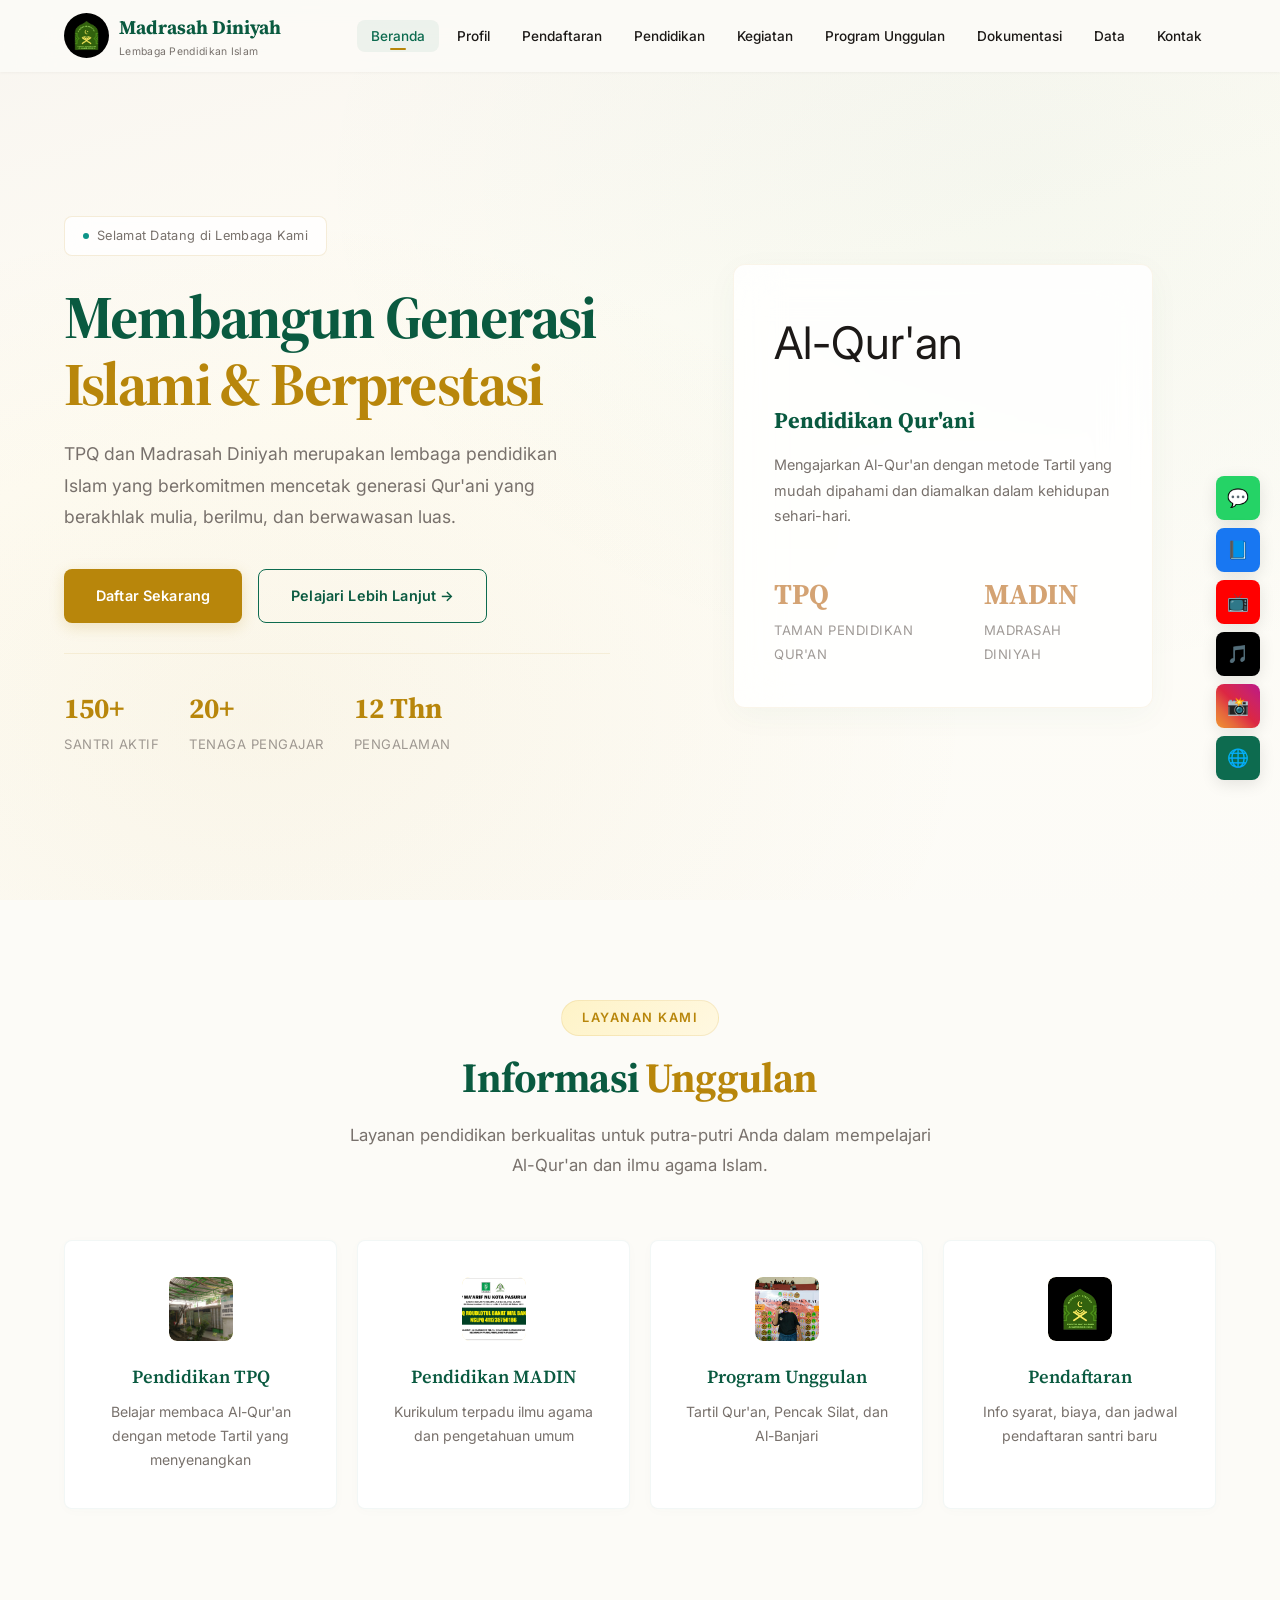
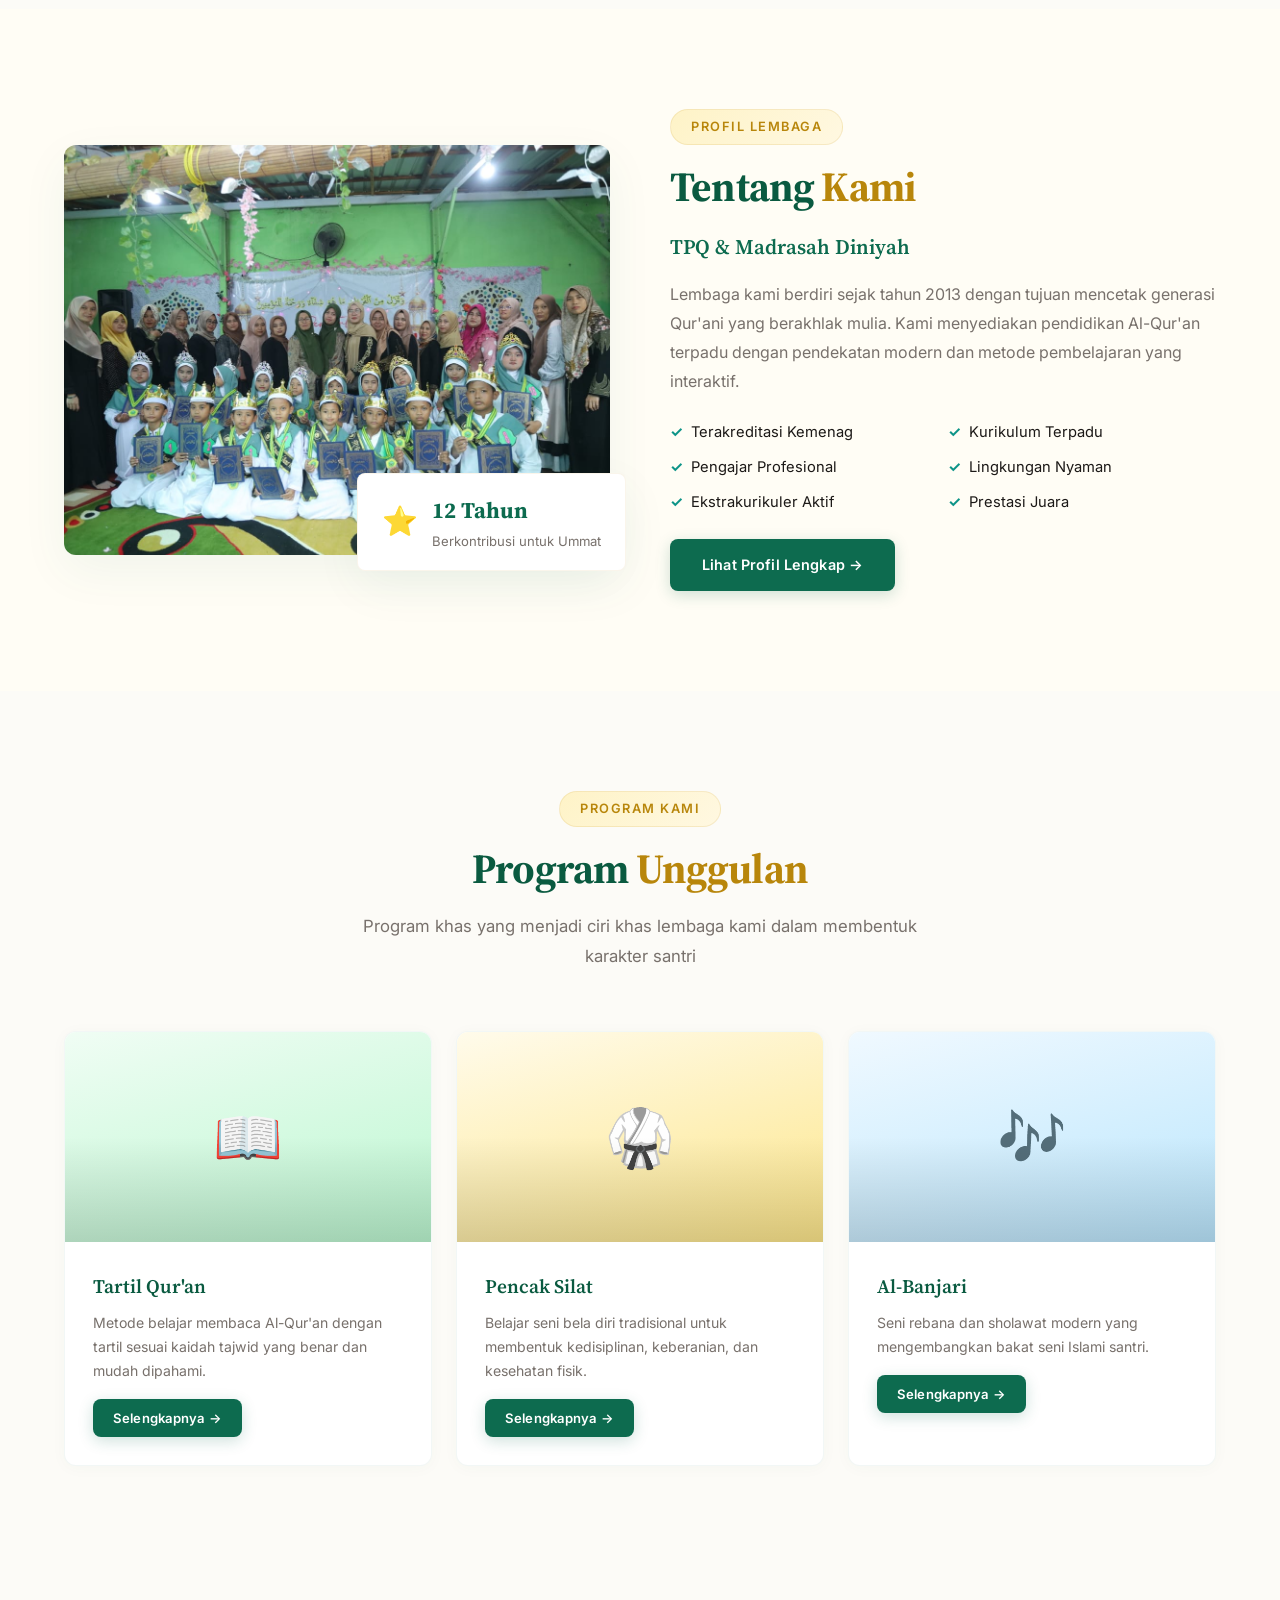
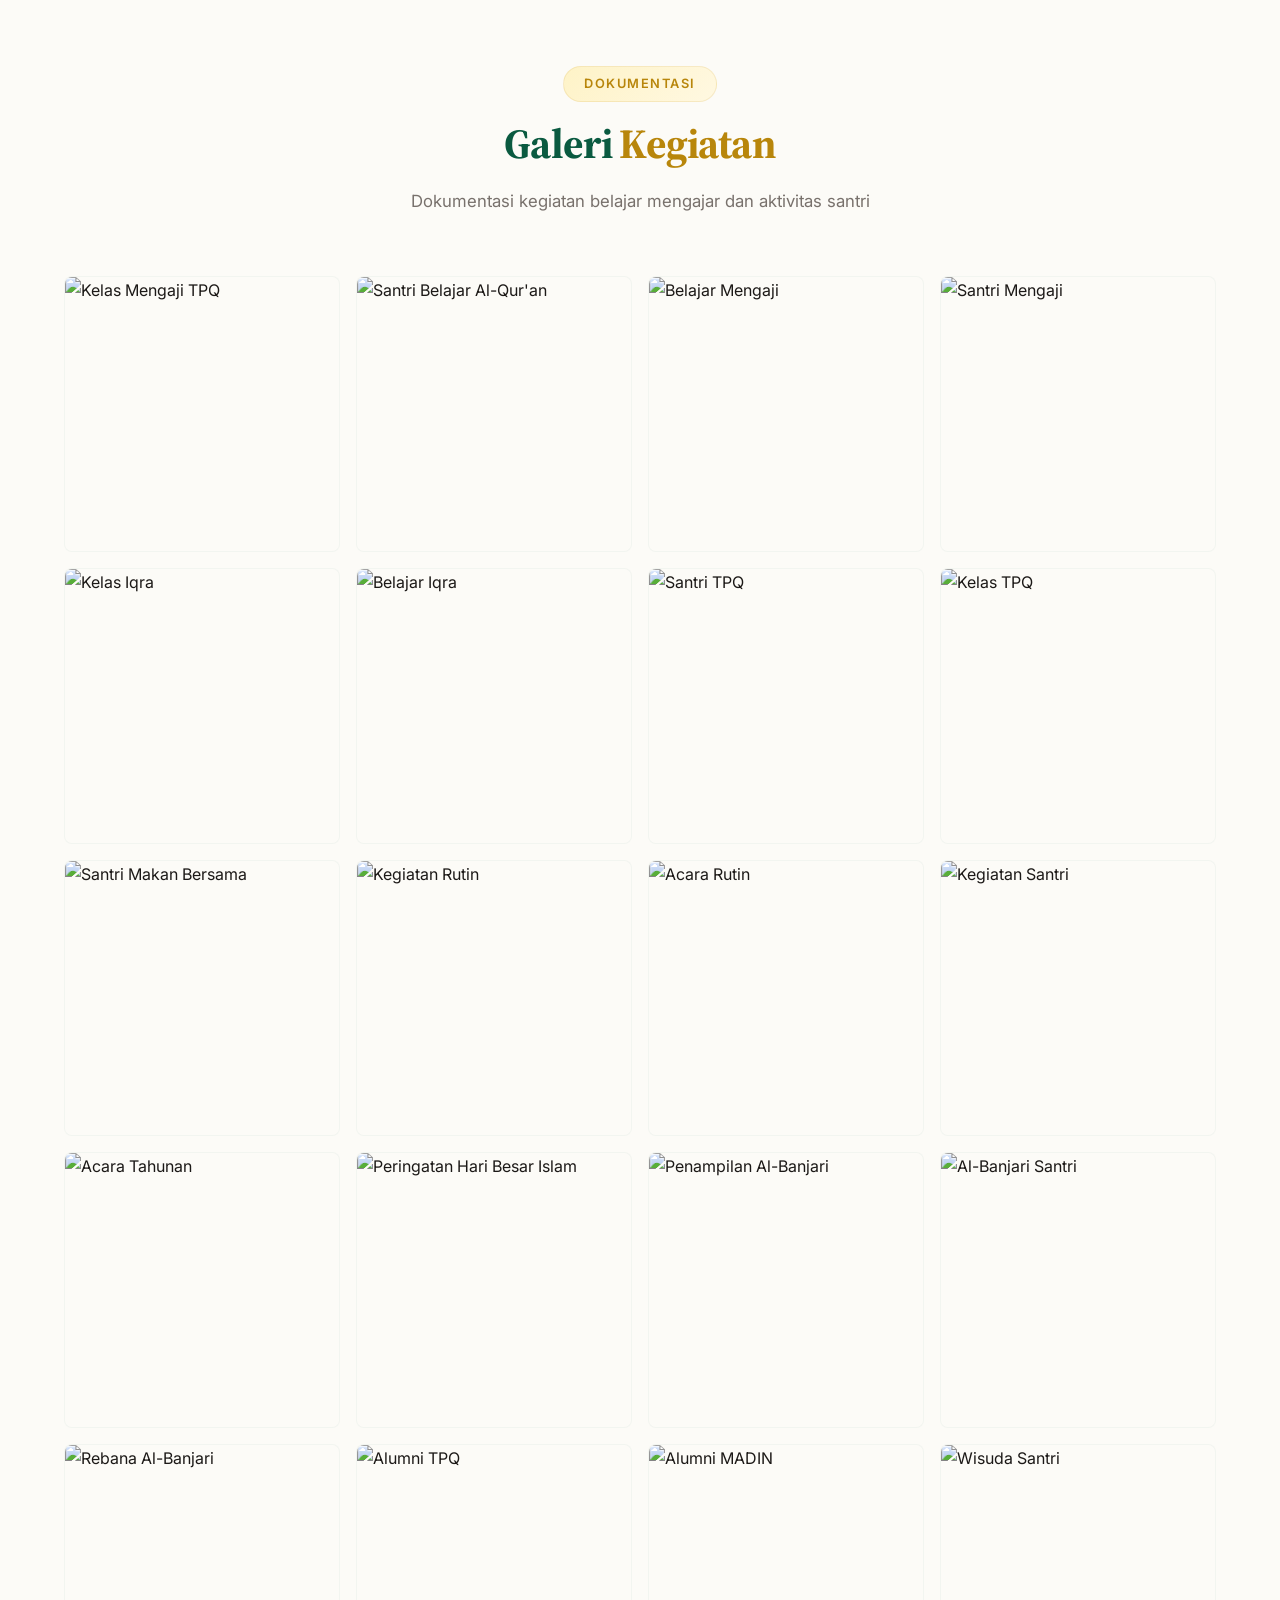
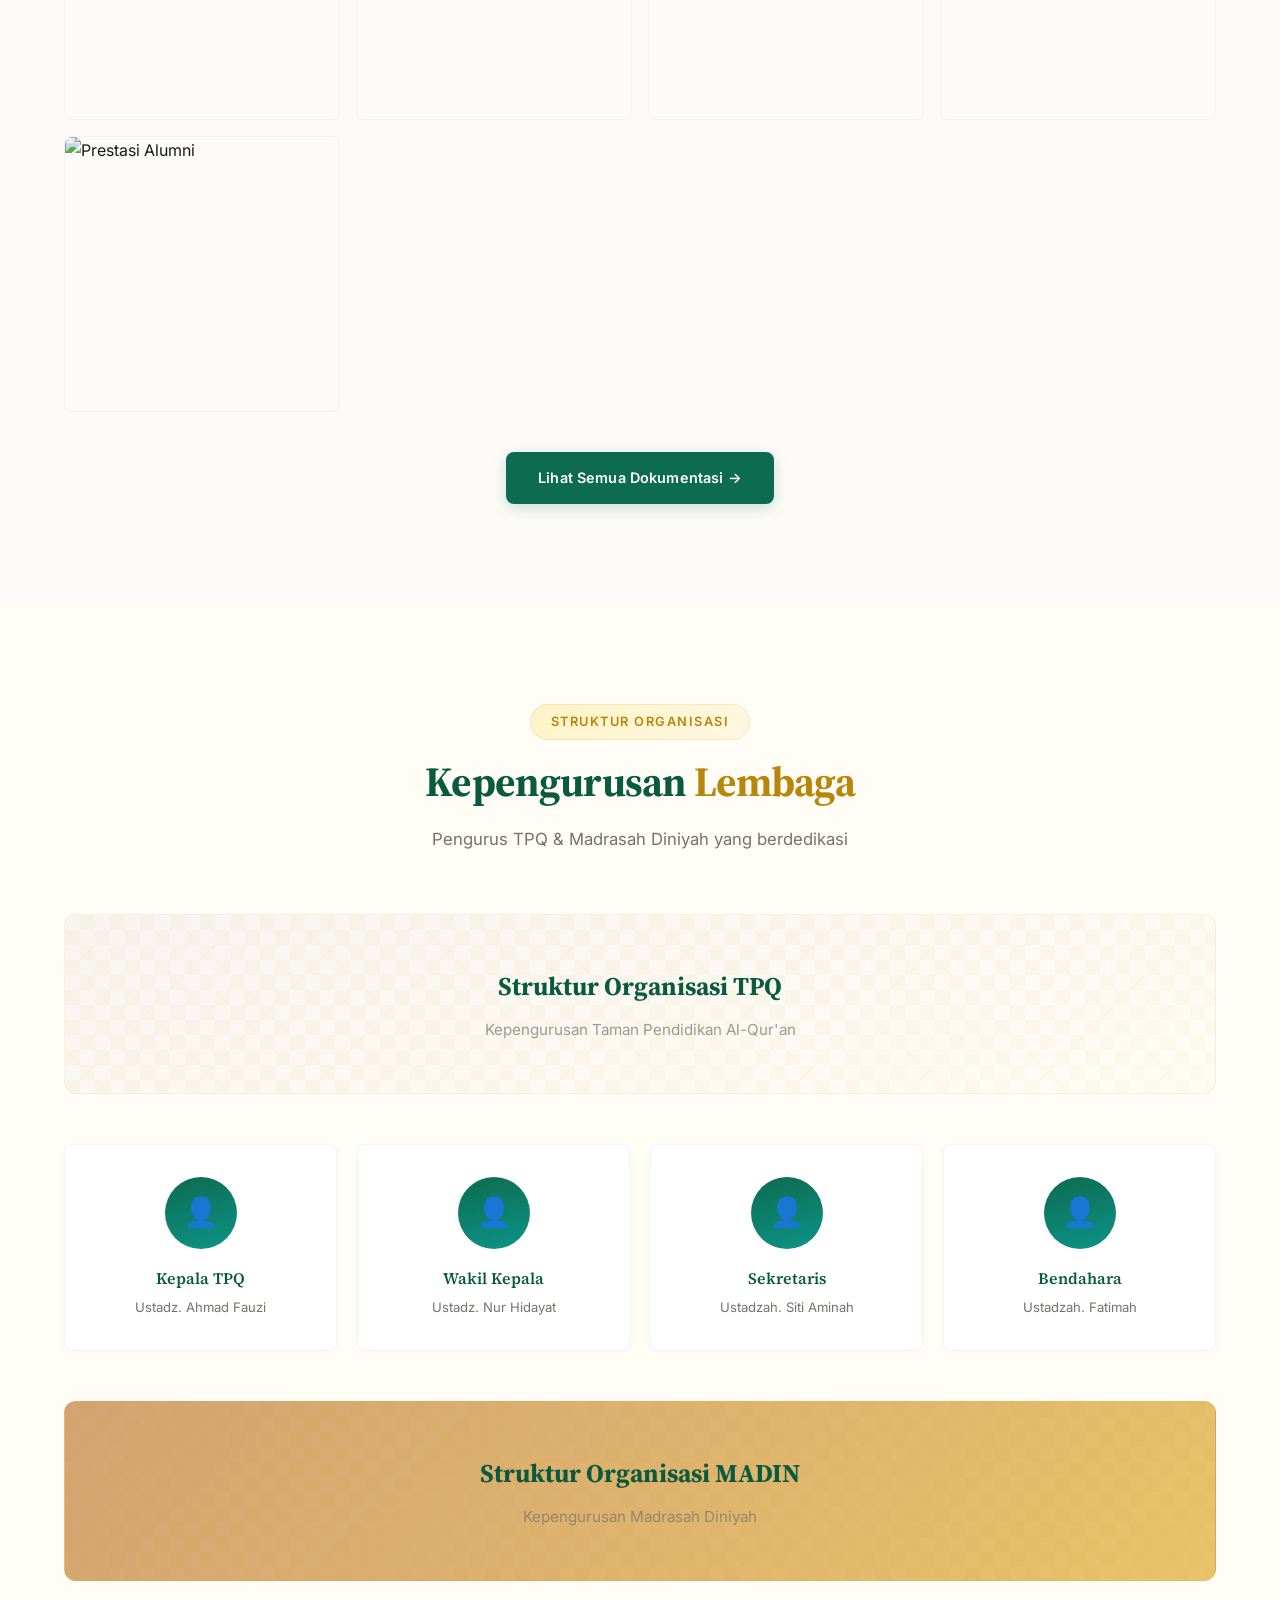
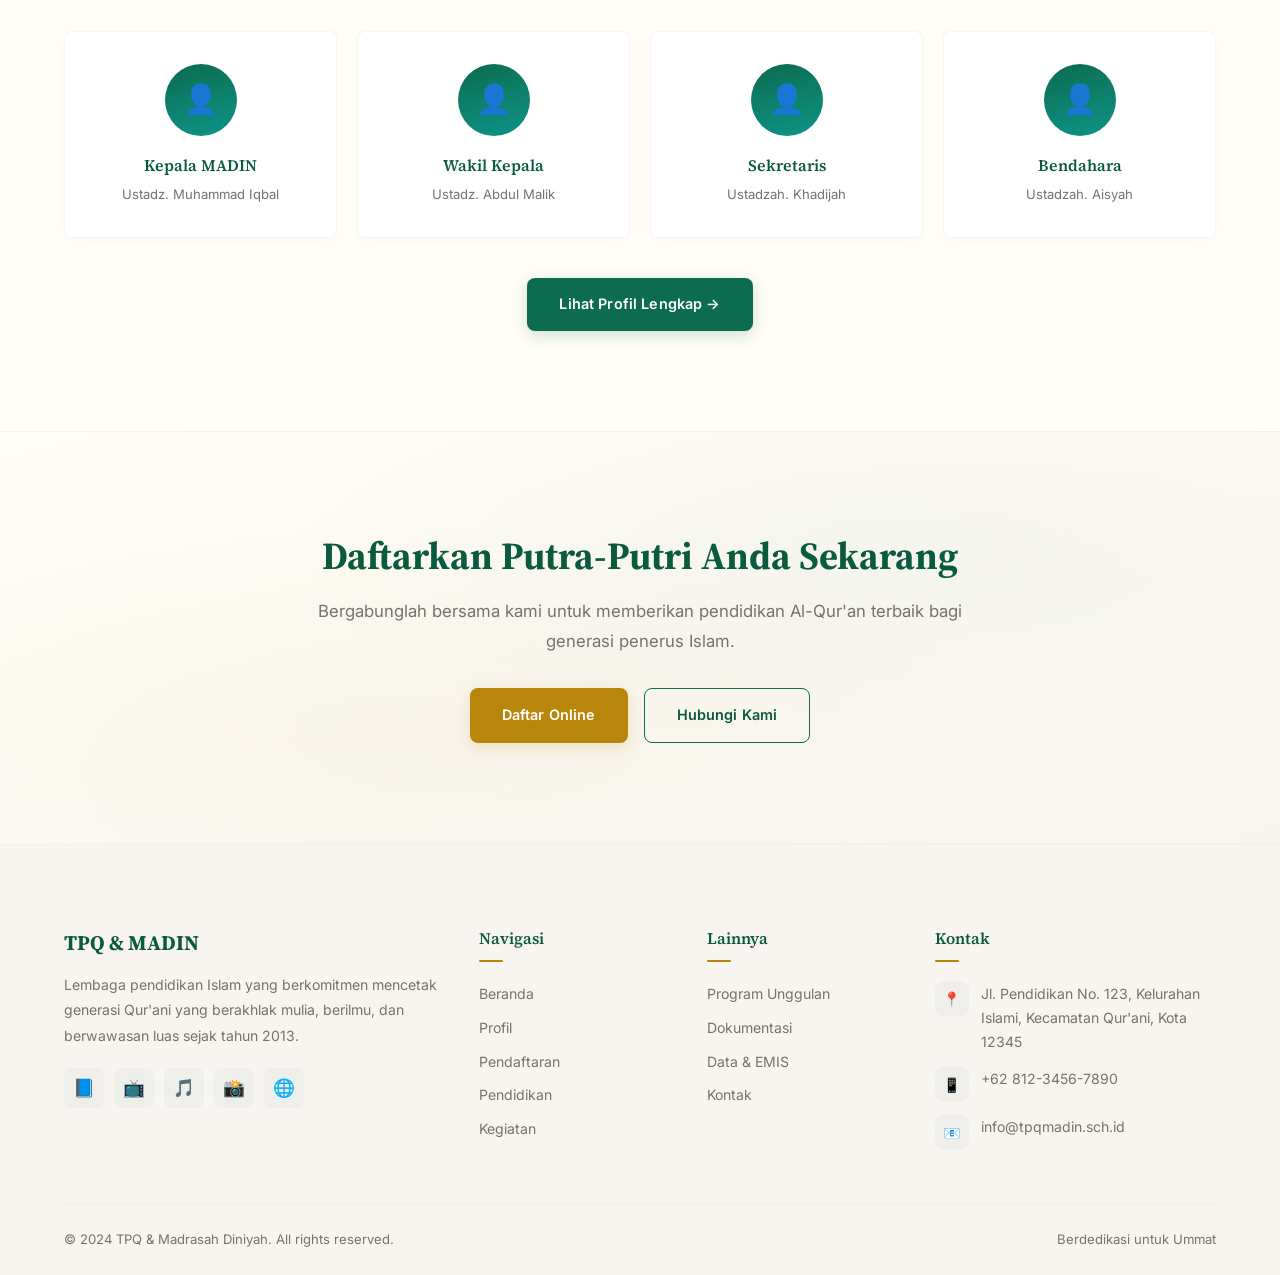
==== index.html @ 96b2945d "Initial commit" ====
<!DOCTYPE html>
<html lang="id">
<head>
  <meta charset="UTF-8">
  <meta name="viewport" content="width=device-width, initial-scale=1.0">
  <meta name="description" content="TPQ & Madrasah Diniyah - Lembaga Pendidikan Islam Terpadu">
  <title>TPQ & MADIN - Lembaga Pendidikan Islam</title>
  <link rel="preconnect" href="https://fonts.googleapis.com">
  <link rel="preconnect" href="https://fonts.gstatic.com" crossorigin>
  <link href="https://fonts.googleapis.com/css2?family=Amiri:wght@400;700&family=Poppins:wght@300;400;500;600;700;800&display=swap" rel="stylesheet">
  <link rel="stylesheet" href="css/style.css">
</head>
<body>

  <!-- ============ HEADER ============ -->
  <header class="header">
    <div class="container">
      <nav class="navbar">
        <a href="index.html" class="nav-brand">
          <img src="images/Logo_Madrasah3.webp" alt="Madrasah Diniyah Logo" style="width:45px; height:45px; border-radius:50%; object-fit:cover;">
          <div class="brand-text">
            Madrasah Diniyah
            <span>Lembaga Pendidikan Islam</span>
          </div>
        </a>
        <ul class="nav-menu">
          <li><a href="index.html" class="active">Beranda</a></li>
          <li><a href="profil.html">Profil</a></li>
          <li><a href="pendaftaran.html">Pendaftaran</a></li>
          <li><a href="pendidikan.html">Pendidikan</a></li>
          <li><a href="kegiatan.html">Kegiatan</a></li>
          <li><a href="program-unggulan.html">Program Unggulan</a></li>
          <li><a href="dokumentasi.html">Dokumentasi</a></li>
          <li><a href="data.html">Data</a></li>
          <li><a href="kontak.html">Kontak</a></li>
        </ul>
        <button class="nav-toggle" aria-label="Toggle navigation">
          <span></span>
          <span></span>
          <span></span>
        </button>
      </nav>
    </div>
  </header>

  <!-- ============ HERO SECTION ============ -->
  <section class="hero" id="beranda">
    <div class="hero-particles"></div>
    <div class="container">
      <div class="hero-content">
        <div class="hero-text">
          <div class="hero-badge">
            <span></span>
            Selamat Datang di Lembaga Kami
          </div>
          <h1 class="hero-title">
            Membangun Generasi<br>
            <span>Islami & Berprestasi</span>
          </h1>
          <p class="hero-desc">
            TPQ dan Madrasah Diniyah merupakan lembaga pendidikan Islam yang berkomitmen 
            mencetak generasi Qur'ani yang berakhlak mulia, berilmu, dan berwawasan luas.
          </p>
          <div class="hero-buttons">
            <a href="pendaftaran.html" class="btn btn-gold">
              Daftar Sekarang
            </a>
            <a href="profil.html" class="btn btn-outline-light">
              Pelajari Lebih Lanjut →
            </a>
          </div>
          <div class="hero-stats">
            <div class="hero-stat">
              <h4 class="counter" data-target="150" data-suffix="+">0+</h4>
              <p>Santri Aktif</p>
            </div>
            <div class="hero-stat">
              <h4 class="counter" data-target="20" data-suffix="+">0+</h4>
              <p>Tenaga Pengajar</p>
            </div>
            <div class="hero-stat">
              <h4 class="counter" data-target="12" data-suffix=" Thn">0 Thn</h4>
              <p>Pengalaman</p>
            </div>
          </div>
        </div>
        <div class="hero-visual">
          <div class="hero-card">
            <div class="hero-card-icon">Al-Qur'an</div>
            <h3>Pendidikan Qur'ani</h3>
            <p>Mengajarkan Al-Qur'an dengan metode Tartil yang mudah dipahami dan diamalkan dalam kehidupan sehari-hari.</p>
            <div class="hero-stats" style="border-top: 1px solid rgba(255,255,255,0.1); padding-top: 20px; margin-top: 20px;">
              <div class="hero-stat">
                <h4 style="color: #d4a373;">TPQ</h4>
                <p>Taman Pendidikan Qur'an</p>
              </div>
              <div class="hero-stat">
                <h4 style="color: #d4a373;">MADIN</h4>
                <p>Madrasah Diniyah</p>
              </div>
            </div>
          </div>
        </div>
      </div>
    </div>
  </section>

  <!-- ============ FEATURES / QUICK LINKS ============ -->
  <section class="features section-padding">
    <div class="container">
      <div class="section-header fade-up">
        <span class="section-tag">Layanan Kami</span>
        <h2 class="section-title">Informasi <span>Unggulan</span></h2>
        <p class="section-subtitle">Layanan pendidikan berkualitas untuk putra-putri Anda dalam mempelajari Al-Qur'an dan ilmu agama Islam.</p>
      </div>
      <div class="features-grid">
        <a href="pendidikan.html" class="feature-card fade-up">
          <div class="feature-icon" style="overflow:hidden; padding:0;">
            <img src="images/foto_Halaman_Madrasah.webp" alt="TPQ" style="width:100%; height:100%; object-fit:cover; border-radius:var(--radius);">
          </div>
          <h4>Pendidikan TPQ</h4>
          <p>Belajar membaca Al-Qur'an dengan metode Tartil yang menyenangkan</p>
        </a>
        <a href="pendidikan.html" class="feature-card fade-up">
          <div class="feature-icon" style="overflow:hidden; padding:0;">
            <img src="images/Logo_Yayasan.webp" alt="MADIN" style="width:100%; height:100%; object-fit:cover; border-radius:var(--radius);">
          </div>
          <h4>Pendidikan MADIN</h4>
          <p>Kurikulum terpadu ilmu agama dan pengetahuan umum</p>
        </a>
        <a href="program-unggulan.html" class="feature-card fade-up">
          <div class="feature-icon" style="overflow:hidden; padding:0;">
            <img src="images/Pencak_Silat.webp" alt="Program Unggulan" style="width:100%; height:100%; object-fit:cover; border-radius:var(--radius);">
          </div>
          <h4>Program Unggulan</h4>
          <p>Tartil Qur'an, Pencak Silat, dan Al-Banjari</p>
        </a>
        <a href="pendaftaran.html" class="feature-card fade-up">
          <div class="feature-icon" style="overflow:hidden; padding:0;">
            <img src="images/Logo_Madrasah3.webp" alt="Pendaftaran" style="width:100%; height:100%; object-fit:cover; border-radius:var(--radius);">
          </div>
          <h4>Pendaftaran</h4>
          <p>Info syarat, biaya, dan jadwal pendaftaran santri baru</p>
        </a>
      </div>
    </div>
  </section>

  <!-- ============ ABOUT / PROFILE PREVIEW ============ -->
  <section class="about section-padding">
    <div class="container">
      <div class="about-grid">
        <div class="about-image-wrapper fade-up">
          <div class="about-image-main" style="background-image: url('images/Alumni2.webp'); background-size: cover; background-position: center; background-repeat: no-repeat;">
          </div>
          <div class="about-image-badge">
            <div class="badge-icon">⭐</div>
            <div class="badge-text">
              <h5>12 Tahun</h5>
              <p>Berkontribusi untuk Ummat</p>
            </div>
          </div>
        </div>
        <div class="about-text fade-up">
          <span class="section-tag">Profil Lembaga</span>
          <h2 class="section-title">Tentang <span>Kami</span></h2>
          <h3>TPQ & Madrasah Diniyah</h3>
          <p>
            Lembaga kami berdiri sejak tahun 2013 dengan tujuan mencetak generasi Qur'ani 
            yang berakhlak mulia. Kami menyediakan pendidikan Al-Qur'an terpadu dengan 
            pendekatan modern dan metode pembelajaran yang interaktif.
          </p>
          <ul class="about-list">
            <li><span>✓</span> Terakreditasi Kemenag</li>
            <li><span>✓</span> Kurikulum Terpadu</li>
            <li><span>✓</span> Pengajar Profesional</li>
            <li><span>✓</span> Lingkungan Nyaman</li>
            <li><span>✓</span> Ekstrakurikuler Aktif</li>
            <li><span>✓</span> Prestasi Juara</li>
          </ul>
          <a href="profil.html" class="btn btn-primary">Lihat Profil Lengkap →</a>
        </div>
      </div>
    </div>
  </section>

  <!-- ============ PROGRAMS SECTION ============ -->
  <section class="programs section-padding">
    <div class="container">
      <div class="section-header fade-up">
        <span class="section-tag">Program Kami</span>
        <h2 class="section-title">Program <span>Unggulan</span></h2>
        <p class="section-subtitle">Program khas yang menjadi ciri khas lembaga kami dalam membentuk karakter santri</p>
      </div>
      <div class="programs-grid">
        <div class="program-card fade-up">
          <div class="program-card-image">📖</div>
          <div class="program-card-body">
            <h4>Tartil Qur'an</h4>
            <p>Metode belajar membaca Al-Qur'an dengan tartil sesuai kaidah tajwid yang benar dan mudah dipahami.</p>
            <a href="program-unggulan.html" class="btn btn-primary btn-sm">Selengkapnya →</a>
          </div>
        </div>
        <div class="program-card fade-up">
          <div class="program-card-image">🥋</div>
          <div class="program-card-body">
            <h4>Pencak Silat</h4>
            <p>Belajar seni bela diri tradisional untuk membentuk kedisiplinan, keberanian, dan kesehatan fisik.</p>
            <a href="program-unggulan.html" class="btn btn-primary btn-sm">Selengkapnya →</a>
          </div>
        </div>
        <div class="program-card fade-up">
          <div class="program-card-image">🎶</div>
          <div class="program-card-body">
            <h4>Al-Banjari</h4>
            <p>Seni rebana dan sholawat modern yang mengembangkan bakat seni Islami santri.</p>
            <a href="program-unggulan.html" class="btn btn-primary btn-sm">Selengkapnya →</a>
          </div>
        </div>
      </div>
    </div>
  </section>

  <!-- ============ GALLERY PREVIEW ============ -->
  <section class="gallery section-padding">
    <div class="container">
      <div class="section-header fade-up">
        <span class="section-tag">Dokumentasi</span>
        <h2 class="section-title">Galeri <span>Kegiatan</span></h2>
        <p class="section-subtitle">Dokumentasi kegiatan belajar mengajar dan aktivitas santri</p>
      </div>
      <div class="gallery-grid">
        <div class="gallery-item fade-up">
          <img src="images/kegiatan/Anak_Ngaji3.webp" alt="Kelas Mengaji TPQ" loading="lazy">
          <span class="gallery-caption">Kelas Mengaji TPQ</span>
        </div>
        <div class="gallery-item fade-up">
          <img src="images/kegiatan/Anak_Ngaji4.webp" alt="Santri Belajar Al-Qur'an" loading="lazy">
          <span class="gallery-caption">Santri Belajar Al-Qur'an</span>
        </div>
        <div class="gallery-item fade-up">
          <img src="images/kegiatan/Anak_Ngaji5.webp" alt="Belajar Mengaji" loading="lazy">
          <span class="gallery-caption">Belajar Mengaji</span>
        </div>
        <div class="gallery-item fade-up">
          <img src="images/kegiatan/Anak_Ngaji6.webp" alt="Santri Mengaji" loading="lazy">
          <span class="gallery-caption">Santri Mengaji</span>
        </div>
        <div class="gallery-item fade-up">
          <img src="images/kegiatan/Anak_ngaji1.webp" alt="Kelas Iqra" loading="lazy">
          <span class="gallery-caption">Kelas Iqra</span>
        </div>
        <div class="gallery-item fade-up">
          <img src="images/kegiatan/Anak_Ngaji2.webp" alt="Belajar Iqra" loading="lazy">
          <span class="gallery-caption">Belajar Iqra</span>
        </div>
        <div class="gallery-item fade-up">
          <img src="images/kegiatan/Anak_Ngaji7.webp" alt="Santri TPQ" loading="lazy">
          <span class="gallery-caption">Santri TPQ</span>
        </div>
        <div class="gallery-item fade-up">
          <img src="images/kegiatan/Anak_Ngaji8.webp" alt="Kelas TPQ" loading="lazy">
          <span class="gallery-caption">Kelas TPQ</span>
        </div>
        <div class="gallery-item fade-up">
          <img src="images/kegiatan/Anak_makan.webp" alt="Santri Makan Bersama" loading="lazy">
          <span class="gallery-caption">Santri Makan Bersama</span>
        </div>
        <div class="gallery-item fade-up">
          <img src="images/kegiatan/Acara_Rutinan.webp" alt="Kegiatan Rutin" loading="lazy">
          <span class="gallery-caption">Kegiatan Rutin</span>
        </div>
        <div class="gallery-item fade-up">
          <img src="images/kegiatan/Acara_Rutin2.webp" alt="Acara Rutin" loading="lazy">
          <span class="gallery-caption">Acara Rutin</span>
        </div>
        <div class="gallery-item fade-up">
          <img src="images/kegiatan/Acara_Rutin4.webp" alt="Kegiatan Santri" loading="lazy">
          <span class="gallery-caption">Kegiatan Santri</span>
        </div>
        <div class="gallery-item fade-up">
          <img src="images/kegiatan/Acara_Rutinan3.jpeg" alt="Acara Tahunan" loading="lazy">
          <span class="gallery-caption">Acara Tahunan</span>
        </div>
        <div class="gallery-item fade-up">
          <img src="images/kegiatan/Acara_Rutinan5.webp" alt="Peringatan Hari Besar Islam" loading="lazy">
          <span class="gallery-caption">Peringatan Hari Besar Islam</span>
        </div>
        <div class="gallery-item fade-up">
          <img src="images/kegiatan/Al-banjari1.webp" alt="Penampilan Al-Banjari" loading="lazy">
          <span class="gallery-caption">Penampilan Al-Banjari</span>
        </div>
        <div class="gallery-item fade-up">
          <img src="images/kegiatan/Al-banjari2.webp" alt="Al-Banjari Santri" loading="lazy">
          <span class="gallery-caption">Al-Banjari Santri</span>
        </div>
        <div class="gallery-item fade-up">
          <img src="images/kegiatan/Al-banjari3.webp" alt="Rebana Al-Banjari" loading="lazy">
          <span class="gallery-caption">Rebana Al-Banjari</span>
        </div>
        <div class="gallery-item fade-up">
          <img src="images/kegiatan/Alumni1.webp" alt="Alumni TPQ" loading="lazy">
          <span class="gallery-caption">Alumni TPQ</span>
        </div>
        <div class="gallery-item fade-up">
          <img src="images/kegiatan/Alumni2.webp" alt="Alumni MADIN" loading="lazy">
          <span class="gallery-caption">Alumni MADIN</span>
        </div>
        <div class="gallery-item fade-up">
          <img src="images/kegiatan/Alumni3.webp" alt="Wisuda Santri" loading="lazy">
          <span class="gallery-caption">Wisuda Santri</span>
        </div>
        <div class="gallery-item fade-up">
          <img src="images/kegiatan/Alumni4.webp" alt="Prestasi Alumni" loading="lazy">
          <span class="gallery-caption">Prestasi Alumni</span>
        </div>
      </div>
      <div style="text-align:center; margin-top:40px;" class="fade-up">
        <a href="dokumentasi.html" class="btn btn-primary">Lihat Semua Dokumentasi →</a>
      </div>
    </div>
  </section>

  <!-- ============ ORGANIZATION PREVIEW ============ -->
  <section class="organization section-padding">
    <div class="container">
      <div class="section-header fade-up">
        <span class="section-tag">Struktur Organisasi</span>
        <h2 class="section-title">Kepengurusan <span>Lembaga</span></h2>
        <p class="section-subtitle">Pengurus TPQ & Madrasah Diniyah yang berdedikasi</p>
      </div>

      <div class="org-header-card fade-up">
        <h3>Struktur Organisasi TPQ</h3>
        <p>Kepengurusan Taman Pendidikan Al-Qur'an</p>
      </div>
      <div class="org-grid fade-up">
        <div class="org-member">
          <div class="org-member-avatar">👤</div>
          <h5>Kepala TPQ</h5>
          <p>Ustadz. Ahmad Fauzi</p>
        </div>
        <div class="org-member">
          <div class="org-member-avatar">👤</div>
          <h5>Wakil Kepala</h5>
          <p>Ustadz. Nur Hidayat</p>
        </div>
        <div class="org-member">
          <div class="org-member-avatar">👤</div>
          <h5>Sekretaris</h5>
          <p>Ustadzah. Siti Aminah</p>
        </div>
        <div class="org-member">
          <div class="org-member-avatar">👤</div>
          <h5>Bendahara</h5>
          <p>Ustadzah. Fatimah</p>
        </div>
      </div>

      <div class="org-header-card fade-up" style="margin-top:50px; background: linear-gradient(135deg, #d4a373, #e9c46a);">
        <h3>Struktur Organisasi MADIN</h3>
        <p>Kepengurusan Madrasah Diniyah</p>
      </div>
      <div class="org-grid fade-up">
        <div class="org-member">
          <div class="org-member-avatar">👤</div>
          <h5>Kepala MADIN</h5>
          <p>Ustadz. Muhammad Iqbal</p>
        </div>
        <div class="org-member">
          <div class="org-member-avatar">👤</div>
          <h5>Wakil Kepala</h5>
          <p>Ustadz. Abdul Malik</p>
        </div>
        <div class="org-member">
          <div class="org-member-avatar">👤</div>
          <h5>Sekretaris</h5>
          <p>Ustadzah. Khadijah</p>
        </div>
        <div class="org-member">
          <div class="org-member-avatar">👤</div>
          <h5>Bendahara</h5>
          <p>Ustadzah. Aisyah</p>
        </div>
      </div>
      <div style="text-align:center; margin-top:40px;" class="fade-up">
        <a href="profil.html" class="btn btn-primary">Lihat Profil Lengkap →</a>
      </div>
    </div>
  </section>

  <!-- ============ CTA SECTION ============ -->
  <section class="cta-section section-padding">
    <div class="container">
      <div class="cta-content fade-up">
        <h2>Daftarkan Putra-Putri Anda Sekarang</h2>
        <p>Bergabunglah bersama kami untuk memberikan pendidikan Al-Qur'an terbaik bagi generasi penerus Islam.</p>
        <div class="cta-buttons">
          <a href="pendaftaran.html" class="btn btn-gold">Daftar Online</a>
          <a href="kontak.html" class="btn btn-outline-light">Hubungi Kami</a>
        </div>
      </div>
    </div>
  </section>

  <!-- ============ FOOTER ============ -->
  <footer class="footer">
    <div class="container">
      <div class="footer-grid">
        <div class="footer-brand fade-up">
          <h3>TPQ &amp; MADIN</h3>
          <p>Lembaga pendidikan Islam yang berkomitmen mencetak generasi Qur'ani yang berakhlak mulia, berilmu, dan berwawasan luas sejak tahun 2013.</p>
          <div class="footer-social">
            <a href="#" aria-label="Facebook">📘</a>
            <a href="#" aria-label="YouTube">📺</a>
            <a href="#" aria-label="TikTok">🎵</a>
            <a href="#" aria-label="Instagram">📸</a>
            <a href="#" aria-label="Website">🌐</a>
          </div>
        </div>
        <div class="fade-up">
          <h4>Navigasi</h4>
          <ul class="footer-links">
            <li><a href="index.html">Beranda</a></li>
            <li><a href="profil.html">Profil</a></li>
            <li><a href="pendaftaran.html">Pendaftaran</a></li>
            <li><a href="pendidikan.html">Pendidikan</a></li>
            <li><a href="kegiatan.html">Kegiatan</a></li>
          </ul>
        </div>
        <div class="fade-up">
          <h4>Lainnya</h4>
          <ul class="footer-links">
            <li><a href="program-unggulan.html">Program Unggulan</a></li>
            <li><a href="dokumentasi.html">Dokumentasi</a></li>
            <li><a href="data.html">Data & EMIS</a></li>
            <li><a href="kontak.html">Kontak</a></li>
          </ul>
        </div>
        <div class="fade-up">
          <h4>Kontak</h4>
          <ul class="footer-contact">
            <li>
              <span class="contact-icon">📍</span>
              <span>Jl. Pendidikan No. 123, Kelurahan Islami, Kecamatan Qur'ani, Kota 12345</span>
            </li>
            <li>
              <span class="contact-icon">📱</span>
              <span>+62 812-3456-7890</span>
            </li>
            <li>
              <span class="contact-icon">📧</span>
              <span>info@tpqmadin.sch.id</span>
            </li>
          </ul>
        </div>
      </div>
      <div class="footer-bottom">
        <p>&copy; 2024 TPQ & Madrasah Diniyah. All rights reserved.</p>
        <p>Berdedikasi untuk Ummat</p>
      </div>
    </div>
  </footer>

  <!-- ============ FLOATING SOCIAL MEDIA ============ -->
  <div class="floating-sosmed">
    <a href="https://wa.me/6281234567890" class="sosmed-wa" target="_blank" rel="noopener" title="WhatsApp">
      💬
      <span class="sosmed-label">WhatsApp</span>
    </a>
    <a href="#" class="sosmed-fb" target="_blank" rel="noopener" title="Facebook">
      📘
      <span class="sosmed-label">Facebook</span>
    </a>
    <a href="#" class="sosmed-yt" target="_blank" rel="noopener" title="YouTube">
      📺
      <span class="sosmed-label">YouTube</span>
    </a>
    <a href="#" class="sosmed-tt" target="_blank" rel="noopener" title="TikTok">
      🎵
      <span class="sosmed-label">TikTok</span>
    </a>
    <a href="#" class="sosmed-ig" target="_blank" rel="noopener" title="Instagram">
      📸
      <span class="sosmed-label">Instagram</span>
    </a>
    <a href="#" class="sosmed-web" target="_blank" rel="noopener" title="Website">
      🌐
      <span class="sosmed-label">Website</span>
    </a>
  </div>

  <script src="js/main.js"></script>
</body>
</html>
---- css/style.css ----
/* ============================================
   MADRASAH DINIYAH - Noor & Wisdom: Bright Islamic Modern
   Design System - Dominan Terang & Nuansa Islami
   ============================================ */

/* === Font Import === */
@import url('https://fonts.googleapis.com/css2?family=Inter:wght@300;400;500;600;700;800&family=Source+Serif+4:opsz,wght@8..60,300;8..60,400;8..60,500;8..60,600;8..60,700;8..60,800&display=swap');

/* === CSS Variables - Bright Islamic Palette === */
:root {
  /* Core Colors - Soft & Bright Islamic Nuance */
  --primary: #0d6b4f;
  --primary-dark: #0a5a40;
  --primary-light: #14a06e;
  --secondary: #b8860b;
  --secondary-light: #e6b422;
  --accent: #0d9488;
  --accent-light: #99f6e4;
  --gold: #b8860b;
  --gold-light: #fef3c7;

  /* Surface - Warm & Bright */
  --bg-light: #FCFBF7;
  --bg-warm: #F8F5F0;
  --bg-cream: #FFFDF5;
  --bg-container: #ffffff;
  --bg-dark: #0a5a40;

  /* Text */
  --text-dark: #1c1917;
  --text-light: #fafaf9;
  --text-muted: #78716c;
  --white: #ffffff;

  /* Shadows - Soft & Light */
  --shadow: 0 2px 16px rgba(13, 107, 79, 0.05);
  --shadow-hover: 0 8px 32px rgba(13, 107, 79, 0.08);
  --shadow-lg: 0 16px 48px rgba(13, 107, 79, 0.06);

  /* Roundness */
  --radius: 8px;
  --radius-sm: 6px;
  --radius-lg: 12px;

  /* Transitions */
  --transition: all 0.3s cubic-bezier(0.4, 0, 0.2, 1);

  /* Typography */
  --font-heading: 'Source Serif 4', Georgia, 'Times New Roman', serif;
  --font-body: 'Inter', -apple-system, BlinkMacSystemFont, 'Segoe UI', sans-serif;
  --font-arabic: 'Amiri', 'Traditional Arabic', serif;
}

/* === Islamic Geometric Pattern === */
.islamic-pattern {
  position: absolute;
  inset: 0;
  pointer-events: none;
  overflow: hidden;
  z-index: 0;
}

.islamic-pattern::before {
  content: '';
  position: absolute;
  width: 200%;
  height: 200%;
  top: -50%;
  left: -50%;
  background-image:
    linear-gradient(45deg, rgba(184, 134, 11, 0.04) 25%, transparent 25%),
    linear-gradient(-45deg, rgba(184, 134, 11, 0.04) 25%, transparent 25%),
    linear-gradient(45deg, transparent 75%, rgba(184, 134, 11, 0.04) 75%),
    linear-gradient(-45deg, transparent 75%, rgba(184, 134, 11, 0.04) 75%);
  background-size: 40px 40px;
  background-position: 0 0, 0 20px, 20px -20px, -20px 0px;
}

.islamic-pattern-2::before {
  background-image:
    radial-gradient(circle at 50% 50%, rgba(13, 107, 79, 0.03) 1px, transparent 1px),
    radial-gradient(circle at 50% 50%, rgba(184, 134, 11, 0.03) 2px, transparent 2px);
  background-size: 30px 30px, 60px 60px;
}

/* === Reset & Base === */
*, *::before, *::after {
  margin: 0;
  padding: 0;
  box-sizing: border-box;
}

html {
  scroll-behavior: smooth;
  scroll-padding-top: 80px;
}

body {
  font-family: var(--font-body);
  background: var(--bg-light);
  color: var(--text-dark);
  line-height: 1.7;
  overflow-x: hidden;
}

a {
  text-decoration: none;
  color: inherit;
  transition: var(--transition);
}

ul { list-style: none; }

img {
  max-width: 100%;
  height: auto;
  display: block;
}

.container {
  width: 100%;
  max-width: 1200px;
  margin: 0 auto;
  padding: 0 24px;
}

.section-padding {
  padding: 100px 0;
}

/* === Section Header === */
.section-header {
  text-align: center;
  margin-bottom: 60px;
  position: relative;
}

.section-tag {
  display: inline-block;
  background: linear-gradient(135deg, var(--gold-light), #fff8e1);
  color: var(--secondary);
  padding: 6px 20px;
  border-radius: 50px;
  font-size: 0.8rem;
  font-weight: 600;
  text-transform: uppercase;
  letter-spacing: 1.5px;
  margin-bottom: 16px;
  border: 1px solid rgba(184, 134, 11, 0.12);
}

.section-title {
  font-family: var(--font-heading);
  font-size: 2.6rem;
  font-weight: 700;
  color: var(--primary-dark);
  margin-bottom: 16px;
  line-height: 1.25;
  letter-spacing: -0.02em;
}

.section-title span {
  color: var(--secondary);
}

.section-subtitle {
  font-size: 1.05rem;
  color: var(--text-muted);
  max-width: 600px;
  margin: 0 auto;
  line-height: 1.8;
  font-weight: 400;
}

/* === Islamic Ornament Divider === */
.islamic-divider {
  display: flex;
  align-items: center;
  justify-content: center;
  gap: 12px;
  margin: 30px 0;
}

.islamic-divider::before,
.islamic-divider::after {
  content: '';
  height: 1px;
  width: 60px;
  background: linear-gradient(90deg, transparent, var(--secondary), transparent);
}

.islamic-divider span {
  display: inline-block;
  width: 8px;
  height: 8px;
  background: var(--secondary);
  transform: rotate(45deg);
  opacity: 0.5;
}

/* === Buttons === */
.btn {
  display: inline-flex;
  align-items: center;
  gap: 8px;
  padding: 14px 32px;
  border-radius: var(--radius);
  font-family: var(--font-body);
  font-weight: 600;
  font-size: 0.9rem;
  cursor: pointer;
  transition: var(--transition);
  border: none;
  text-decoration: none;
  letter-spacing: 0.01em;
}

.btn-primary {
  background: var(--primary);
  color: var(--white);
  box-shadow: 0 4px 15px rgba(13, 107, 79, 0.2);
}

.btn-primary:hover {
  background: var(--primary-dark);
  transform: translateY(-2px);
  box-shadow: 0 8px 25px rgba(13, 107, 79, 0.3);
}

.btn-secondary {
  background: var(--white);
  color: var(--primary);
  border: 1.5px solid var(--primary);
}

.btn-secondary:hover {
  background: var(--primary);
  color: var(--white);
  transform: translateY(-2px);
}

.btn-gold {
  background: var(--secondary);
  color: var(--white);
  box-shadow: 0 4px 15px rgba(184, 134, 11, 0.2);
}

.btn-gold:hover {
  background: #8b6914;
  transform: translateY(-2px);
  box-shadow: 0 8px 25px rgba(184, 134, 11, 0.3);
}

.btn-outline-light {
  background: transparent;
  color: var(--primary-dark);
  border: 1.5px solid var(--primary);
}

.btn-outline-light:hover {
  background: var(--primary);
  color: var(--white);
  border-color: var(--primary);
}

.btn-sm {
  padding: 10px 22px;
  font-size: 0.82rem;
}

/* ============================================
   HEADER / NAVBAR
   ============================================ */
.header {
  position: fixed;
  top: 0;
  left: 0;
  width: 100%;
  z-index: 1000;
  background: rgba(252, 251, 247, 0.85);
  backdrop-filter: blur(24px);
  -webkit-backdrop-filter: blur(24px);
  box-shadow: 0 1px 3px rgba(0,0,0,0.04);
  transition: var(--transition);
}

.header.scrolled {
  background: rgba(252, 251, 247, 0.95);
  box-shadow: 0 4px 30px rgba(13, 107, 79, 0.04);
}

.navbar {
  display: flex;
  align-items: center;
  justify-content: space-between;
  height: 72px;
}

.nav-brand {
  display: flex;
  align-items: center;
  gap: 10px;
  font-family: var(--font-heading);
  font-weight: 700;
  font-size: 1.2rem;
  color: var(--primary-dark);
}

.nav-brand img[alt="TPQ & MADIN Logo"] {
  width: 45px;
  height: 45px;
  border-radius: 50%;
  object-fit: cover;
}

.nav-brand .brand-text span {
  display: block;
  font-size: 0.65rem;
  font-weight: 400;
  font-family: var(--font-body);
  color: var(--text-muted);
  letter-spacing: 0.3px;
}

.nav-menu {
  display: flex;
  align-items: center;
  gap: 4px;
}

.nav-menu a {
  padding: 8px 14px;
  border-radius: var(--radius);
  font-size: 0.85rem;
  font-weight: 500;
  color: var(--text-dark);
  transition: var(--transition);
  position: relative;
}

.nav-menu a:hover,
.nav-menu a.active {
  background: rgba(13, 107, 79, 0.06);
  color: var(--primary);
}

.nav-menu a.active::after {
  content: '';
  position: absolute;
  bottom: 2px;
  left: 50%;
  transform: translateX(-50%);
  width: 16px;
  height: 2px;
  background: var(--secondary);
  border-radius: 10px;
}

.nav-toggle {
  display: none;
  flex-direction: column;
  gap: 5px;
  cursor: pointer;
  padding: 4px;
  background: none;
  border: none;
}

.nav-toggle span {
  display: block;
  width: 26px;
  height: 2px;
  background: var(--text-dark);
  border-radius: 10px;
  transition: var(--transition);
}

.nav-toggle.active span:nth-child(1) {
  transform: rotate(45deg) translate(5px, 5px);
}

.nav-toggle.active span:nth-child(2) {
  opacity: 0;
}

.nav-toggle.active span:nth-child(3) {
  transform: rotate(-45deg) translate(5px, -5px);
}

/* ============================================
   HERO SECTION - Bright & Airy
   ============================================ */
.hero {
  position: relative;
  min-height: 100vh;
  display: flex;
  align-items: center;
  background: linear-gradient(165deg, #F8F5F0 0%, #FFFDF5 40%, #FCFBF7 100%);
  overflow: hidden;
  padding-top: 72px;
}

.hero::before {
  content: '';
  position: absolute;
  top: 0;
  left: 0;
  width: 100%;
  height: 100%;
  background:
    radial-gradient(ellipse at 20% 80%, rgba(184, 134, 11, 0.06) 0%, transparent 50%),
    radial-gradient(ellipse at 80% 20%, rgba(13, 107, 79, 0.04) 0%, transparent 50%);
  z-index: 1;
}

.hero-particles {
  position: absolute;
  top: 0;
  left: 0;
  width: 100%;
  height: 100%;
  overflow: hidden;
  z-index: 1;
}

.particle {
  position: absolute;
  width: 4px;
  height: 4px;
  background: rgba(184, 134, 11, 0.12);
  border-radius: 50%;
  animation: float-particle 18s infinite;
}

@keyframes float-particle {
  0%, 100% { transform: translateY(0) translateX(0); opacity: 0; }
  10% { opacity: 1; }
  90% { opacity: 1; }
  100% { transform: translateY(-100vh) translateX(100px); opacity: 0; }
}

.hero .container {
  position: relative;
  z-index: 2;
  width: 100%;
}

.hero-content {
  display: grid;
  grid-template-columns: 1fr 1fr;
  gap: 60px;
  align-items: center;
}

.hero-text {
  color: var(--text-dark);
}

.hero-badge {
  display: inline-flex;
  align-items: center;
  gap: 8px;
  background: rgba(255,255,255,0.8);
  backdrop-filter: blur(12px);
  border: 1px solid rgba(184, 134, 11, 0.15);
  padding: 8px 18px;
  border-radius: var(--radius);
  font-size: 0.8rem;
  margin-bottom: 28px;
  font-family: var(--font-body);
  letter-spacing: 0.3px;
  color: var(--text-muted);
}

.hero-badge span {
  width: 6px;
  height: 6px;
  background: var(--accent);
  border-radius: 50%;
  animation: pulse-dot 2s infinite;
}

@keyframes pulse-dot {
  0%, 100% { opacity: 1; transform: scale(1); }
  50% { opacity: 0.5; transform: scale(0.8); }
}

.hero-title {
  font-family: var(--font-heading);
  font-size: 3.8rem;
  font-weight: 700;
  line-height: 1.1;
  margin-bottom: 20px;
  letter-spacing: -0.03em;
  color: var(--primary-dark);
}

.hero-title span {
  color: var(--secondary);
  display: block;
}

.hero-desc {
  font-size: 1.1rem;
  color: var(--text-muted);
  line-height: 1.8;
  margin-bottom: 36px;
  max-width: 520px;
  font-weight: 400;
}

.hero-buttons {
  display: flex;
  gap: 16px;
  flex-wrap: wrap;
}

.hero-visual {
  position: relative;
  display: flex;
  justify-content: center;
  align-items: center;
}

.hero-card {
  background: rgba(255,255,255,0.85);
  backdrop-filter: blur(24px);
  border: 1px solid rgba(184, 134, 11, 0.08);
  border-radius: var(--radius-lg);
  padding: 40px;
  width: 100%;
  max-width: 420px;
  animation: float-card 6s ease-in-out infinite;
  box-shadow: 0 8px 32px rgba(13, 107, 79, 0.04);
}

@keyframes float-card {
  0%, 100% { transform: translateY(0); }
  50% { transform: translateY(-16px); }
}

.hero-card-icon {
  font-size: 2.8rem;
  margin-bottom: 20px;
}

.hero-card h3 {
  font-family: var(--font-heading);
  font-size: 1.4rem;
  margin-bottom: 12px;
  color: var(--primary-dark);
}

.hero-card p {
  color: var(--text-muted);
  font-size: 0.9rem;
  line-height: 1.8;
}

.hero-stats {
  display: flex;
  gap: 30px;
  margin-top: 30px;
  padding-top: 30px;
  border-top: 1px solid rgba(184, 134, 11, 0.1);
}

.hero-stat h4 {
  font-size: 1.8rem;
  font-weight: 700;
  color: var(--secondary);
  font-family: var(--font-heading);
}

.hero-stat p {
  font-size: 0.82rem;
  color: var(--text-muted);
  opacity: 0.7;
  text-transform: uppercase;
  letter-spacing: 0.5px;
}

/* ============================================
   QUICK LINKS / FEATURES
   ============================================ */
.features {
  background: var(--bg-light);
  position: relative;
}

.features-grid {
  display: grid;
  grid-template-columns: repeat(4, 1fr);
  gap: 20px;
}

.feature-card {
  background: var(--bg-container);
  border-radius: var(--radius);
  padding: 36px 28px;
  text-align: center;
  transition: var(--transition);
  border: 1px solid rgba(13, 107, 79, 0.05);
  box-shadow: 0 2px 12px rgba(13, 107, 79, 0.02);
}

.feature-card:hover {
  transform: translateY(-6px);
  box-shadow: var(--shadow-hover);
  border-color: rgba(184, 134, 11, 0.12);
}

.feature-icon {
  width: 64px;
  height: 64px;
  margin: 0 auto 20px;
  background: linear-gradient(135deg, var(--gold-light), #fff8e1);
  border-radius: var(--radius);
  display: flex;
  align-items: center;
  justify-content: center;
  font-size: 1.8rem;
  transition: var(--transition);
}

.feature-card:hover .feature-icon {
  background: var(--primary);
  transform: scale(1.05);
}

.feature-card h4 {
  font-family: var(--font-heading);
  font-size: 1.15rem;
  font-weight: 600;
  margin-bottom: 8px;
  color: var(--primary-dark);
}

.feature-card p {
  font-size: 0.88rem;
  color: var(--text-muted);
  line-height: 1.7;
}

/* ============================================
   ABOUT / PROFILE PREVIEW
   ============================================ */
.about {
  background: var(--bg-cream);
  position: relative;
}

.about-grid {
  display: grid;
  grid-template-columns: 1fr 1fr;
  gap: 60px;
  align-items: center;
}

.about-image-wrapper {
  position: relative;
}

.about-image-main {
  border-radius: var(--radius-lg);
  overflow: hidden;
  box-shadow: var(--shadow-lg);
  aspect-ratio: 4/3;
  background: var(--bg-light);
  display: flex;
  align-items: center;
  justify-content: center;
  font-size: 6rem;
}

.about-image-badge {
  position: absolute;
  bottom: -16px;
  right: -16px;
  background: var(--bg-container);
  border-radius: var(--radius);
  padding: 18px 24px;
  box-shadow: var(--shadow-lg);
  display: flex;
  align-items: center;
  gap: 14px;
  border: 1px solid rgba(184, 134, 11, 0.08);
}

.about-image-badge .badge-icon {
  font-size: 1.8rem;
}

.about-image-badge .badge-text h5 {
  font-family: var(--font-heading);
  font-size: 1.4rem;
  font-weight: 700;
  color: var(--primary);
}

.about-image-badge .badge-text p {
  font-size: 0.82rem;
  color: var(--text-muted);
}

.about-text .section-title {
  text-align: left;
}

.about-text h3 {
  font-family: var(--font-heading);
  font-size: 1.3rem;
  font-weight: 600;
  margin-bottom: 16px;
  color: var(--primary);
}

.about-text p {
  color: var(--text-muted);
  margin-bottom: 20px;
  font-size: 1rem;
  line-height: 1.8;
}

.about-list {
  display: grid;
  grid-template-columns: 1fr 1fr;
  gap: 10px;
  margin: 24px 0;
}

.about-list li {
  display: flex;
  align-items: center;
  gap: 8px;
  font-size: 0.92rem;
  color: var(--text-dark);
}

.about-list li span {
  color: var(--accent);
  font-weight: 700;
}

/* ============================================
   PROGRAMS SECTION
   ============================================ */
.programs {
  background: var(--bg-light);
  position: relative;
}

.programs-grid {
  display: grid;
  grid-template-columns: repeat(3, 1fr);
  gap: 24px;
}

.program-card {
  border-radius: var(--radius-lg);
  overflow: hidden;
  background: var(--bg-container);
  box-shadow: 0 2px 16px rgba(13, 107, 79, 0.03);
  transition: var(--transition);
  border: 1px solid rgba(13, 107, 79, 0.05);
}

.program-card:hover {
  transform: translateY(-6px);
  box-shadow: var(--shadow-hover);
  border-color: rgba(184, 134, 11, 0.08);
}

.program-card-image {
  height: 210px;
  display: flex;
  align-items: center;
  justify-content: center;
  font-size: 3.5rem;
  position: relative;
  overflow: hidden;
}

.program-card-image::after {
  content: '';
  position: absolute;
  bottom: 0;
  left: 0;
  right: 0;
  height: 50%;
  background: linear-gradient(to top, rgba(0,0,0,0.15), transparent);
}

.program-card:nth-child(1) .program-card-image { background: linear-gradient(165deg, #f0fdf4, #bbf7d0); }
.program-card:nth-child(2) .program-card-image { background: linear-gradient(165deg, #fffbeb, #fde68a); }
.program-card:nth-child(3) .program-card-image { background: linear-gradient(165deg, #f0f9ff, #bae6fd); }

.program-card-body {
  padding: 28px;
}

.program-card-body h4 {
  font-family: var(--font-heading);
  font-size: 1.2rem;
  font-weight: 600;
  margin-bottom: 8px;
  color: var(--primary-dark);
}

.program-card-body p {
  font-size: 0.88rem;
  color: var(--text-muted);
  line-height: 1.7;
  margin-bottom: 16px;
}

.program-card-body .btn {
  padding: 8px 20px;
  font-size: 0.82rem;
}

/* ============================================
   GALLERY / DOCUMENTATION PREVIEW
   ============================================ */
.gallery {
  background: var(--bg-light);
  position: relative;
}

.gallery-grid {
  display: grid;
  grid-template-columns: repeat(4, 1fr);
  gap: 16px;
}

.gallery-item {
  border-radius: var(--radius);
  overflow: hidden;
  aspect-ratio: 1;
  cursor: pointer;
  transition: var(--transition);
  position: relative;
  border: 1px solid rgba(13, 107, 79, 0.04);
  background: var(--bg-light);
}

.gallery-item img {
  width: 100%;
  height: 100%;
  object-fit: cover;
  display: block;
  transition: var(--transition);
}

.gallery-item:hover img {
  transform: scale(1.08);
}

.gallery-item::after {
  content: '';
  position: absolute;
  inset: 0;
  background: linear-gradient(to top, rgba(13, 107, 79, 0.4), transparent 50%);
  opacity: 0;
  transition: var(--transition);
  pointer-events: none;
}

.gallery-item:hover::after {
  opacity: 1;
}

.gallery-item:hover {
  box-shadow: var(--shadow);
}

.gallery-caption {
  position: absolute;
  bottom: 0;
  left: 0;
  right: 0;
  padding: 12px 14px;
  color: var(--white);
  font-size: 0.82rem;
  font-weight: 600;
  z-index: 1;
  opacity: 0;
  transform: translateY(8px);
  transition: var(--transition);
  pointer-events: none;
}

.gallery-item:hover .gallery-caption {
  opacity: 1;
  transform: translateY(0);
}

/* ============================================
   ORGANIZATION STRUCTURE
   ============================================ */
.organization {
  background: var(--bg-cream);
  position: relative;
}

.org-header-card {
  text-align: center;
  margin-bottom: 50px;
  background: linear-gradient(165deg, var(--bg-warm), var(--bg-cream));
  color: var(--text-dark);
  padding: 50px 40px;
  border-radius: var(--radius-lg);
  position: relative;
  overflow: hidden;
  border: 1px solid rgba(184, 134, 11, 0.08);
}

.org-header-card::before {
  content: '';
  position: absolute;
  top: 0;
  left: 0;
  width: 100%;
  height: 100%;
  background-image:
    linear-gradient(45deg, rgba(184, 134, 11, 0.03) 25%, transparent 25%),
    linear-gradient(-45deg, rgba(184, 134, 11, 0.03) 25%, transparent 25%),
    linear-gradient(45deg, transparent 75%, rgba(184, 134, 11, 0.03) 75%),
    linear-gradient(-45deg, transparent 75%, rgba(184, 134, 11, 0.03) 75%);
  background-size: 30px 30px;
  background-position: 0 0, 0 15px, 15px -15px, -15px 0px;
}

.org-header-card h3 {
  font-family: var(--font-heading);
  font-size: 1.6rem;
  margin-bottom: 8px;
  position: relative;
  color: var(--primary-dark);
}

.org-header-card p {
  opacity: 0.7;
  position: relative;
  font-size: 0.95rem;
  color: var(--text-muted);
}

.org-grid {
  display: grid;
  grid-template-columns: repeat(4, 1fr);
  gap: 20px;
}

.org-member {
  text-align: center;
  padding: 32px 20px;
  border-radius: var(--radius);
  background: var(--bg-container);
  transition: var(--transition);
  border: 1px solid rgba(13, 107, 79, 0.05);
  box-shadow: 0 2px 12px rgba(13, 107, 79, 0.02);
}

.org-member:hover {
  transform: translateY(-4px);
  box-shadow: var(--shadow);
  border-color: rgba(184, 134, 11, 0.08);
}

.org-member-avatar {
  width: 72px;
  height: 72px;
  margin: 0 auto 16px;
  border-radius: 50%;
  background: linear-gradient(165deg, var(--primary), var(--accent));
  display: flex;
  align-items: center;
  justify-content: center;
  font-size: 1.8rem;
  color: var(--white);
}

.org-member h5 {
  font-family: var(--font-heading);
  font-size: 1rem;
  font-weight: 600;
  margin-bottom: 4px;
  color: var(--primary-dark);
}

.org-member p {
  font-size: 0.82rem;
  color: var(--text-muted);
}

/* ============================================
   CTA SECTION - Bright & Warm
   ============================================ */
.cta-section {
  background: linear-gradient(165deg, var(--bg-cream), #F8F5F0);
  position: relative;
  overflow: hidden;
  border-top: 1px solid rgba(184, 134, 11, 0.06);
  border-bottom: 1px solid rgba(184, 134, 11, 0.06);
}

.cta-section::before {
  content: '';
  position: absolute;
  top: 0;
  left: 0;
  right: 0;
  bottom: 0;
  background:
    radial-gradient(ellipse at 30% 70%, rgba(184, 134, 11, 0.04) 0%, transparent 50%),
    radial-gradient(ellipse at 70% 30%, rgba(13, 107, 79, 0.03) 0%, transparent 50%);
}

.cta-content {
  position: relative;
  text-align: center;
  max-width: 680px;
  margin: 0 auto;
}

.cta-content h2 {
  font-family: var(--font-heading);
  font-size: 2.4rem;
  font-weight: 700;
  color: var(--primary-dark);
  margin-bottom: 16px;
  line-height: 1.25;
}

.cta-content p {
  color: var(--text-muted);
  font-size: 1.05rem;
  margin-bottom: 32px;
  line-height: 1.8;
}

.cta-buttons {
  display: flex;
  justify-content: center;
  gap: 16px;
  flex-wrap: wrap;
}

/* ============================================
   FOOTER - Light & Clean
   ============================================ */
.footer {
  background: var(--bg-warm);
  color: var(--text-muted);
  padding: 80px 0 0;
  border-top: 1px solid rgba(184, 134, 11, 0.06);
}

.footer-grid {
  display: grid;
  grid-template-columns: 2fr 1fr 1fr 1.5fr;
  gap: 40px;
  margin-bottom: 40px;
}

.footer-brand h3 {
  font-family: var(--font-heading);
  color: var(--primary-dark);
  font-size: 1.3rem;
  margin-bottom: 12px;
  display: flex;
  align-items: center;
  gap: 10px;
}

.footer-brand p {
  font-size: 0.88rem;
  line-height: 1.8;
  margin-bottom: 20px;
  color: var(--text-muted);
}

.footer-social {
  display: flex;
  gap: 10px;
}

.footer-social a {
  width: 40px;
  height: 40px;
  border-radius: var(--radius);
  background: rgba(13, 107, 79, 0.04);
  display: flex;
  align-items: center;
  justify-content: center;
  font-size: 1.1rem;
  transition: var(--transition);
  color: var(--text-muted);
}

.footer-social a:hover {
  background: var(--secondary);
  color: var(--white);
  transform: translateY(-2px);
}

.footer h4 {
  font-family: var(--font-heading);
  color: var(--primary-dark);
  font-size: 1rem;
  font-weight: 600;
  margin-bottom: 20px;
  position: relative;
  padding-bottom: 10px;
}

.footer h4::after {
  content: '';
  position: absolute;
  bottom: 0;
  left: 0;
  width: 24px;
  height: 2px;
  background: var(--secondary);
  border-radius: 10px;
}

.footer-links li {
  margin-bottom: 10px;
}

.footer-links a {
  color: var(--text-muted);
  font-size: 0.88rem;
  transition: var(--transition);
  display: flex;
  align-items: center;
  gap: 8px;
}

.footer-links a:hover {
  color: var(--primary);
  padding-left: 4px;
}

.footer-contact li {
  display: flex;
  gap: 12px;
  margin-bottom: 14px;
  font-size: 0.88rem;
}

.footer-contact .contact-icon {
  width: 34px;
  height: 34px;
  flex-shrink: 0;
  border-radius: var(--radius);
  background: rgba(13, 107, 79, 0.04);
  display: flex;
  align-items: center;
  justify-content: center;
  color: var(--secondary);
}

.footer-bottom {
  border-top: 1px solid rgba(184, 134, 11, 0.06);
  padding: 24px 0;
  display: flex;
  align-items: center;
  justify-content: space-between;
  font-size: 0.82rem;
  color: var(--text-muted);
}

.footer-bottom a {
  color: var(--secondary);
}

/* ============================================
   FLOATING SOCIAL MEDIA
   ============================================ */
.floating-sosmed {
  position: fixed;
  right: 20px;
  bottom: 120px;
  z-index: 999;
  display: flex;
  flex-direction: column;
  gap: 8px;
}

.floating-sosmed a {
  width: 44px;
  height: 44px;
  border-radius: var(--radius);
  display: flex;
  align-items: center;
  justify-content: center;
  font-size: 1.1rem;
  color: var(--white);
  box-shadow: 0 4px 16px rgba(0,0,0,0.1);
  transition: var(--transition);
  position: relative;
}

.floating-sosmed a:hover {
  transform: scale(1.1);
  box-shadow: 0 8px 24px rgba(0,0,0,0.15);
}

.floating-sosmed .sosmed-wa { background: #25D366; }
.floating-sosmed .sosmed-fb { background: #1877F2; }
.floating-sosmed .sosmed-yt { background: #FF0000; }
.floating-sosmed .sosmed-tt { background: #000000; }
.floating-sosmed .sosmed-ig { background: linear-gradient(45deg, #f09433, #e6683c, #dc2743, #cc2366, #bc1888); }
.floating-sosmed .sosmed-web { background: var(--primary); }

.floating-sosmed .sosmed-label {
  position: absolute;
  right: calc(100% + 10px);
  background: var(--bg-container);
  color: var(--text-dark);
  padding: 4px 10px;
  border-radius: var(--radius-sm);
  font-size: 0.78rem;
  font-weight: 500;
  white-space: nowrap;
  box-shadow: var(--shadow);
  opacity: 0;
  pointer-events: none;
  transition: var(--transition);
}

.floating-sosmed a:hover .sosmed-label {
  opacity: 1;
}

/* ============================================
   LIGHTBOX
   ============================================ */
.lightbox {
  position: fixed;
  top: 0; left: 0;
  width: 100%; height: 100%;
  z-index: 9999;
  display: flex;
  align-items: center;
  justify-content: center;
  opacity: 0;
  transition: opacity 0.3s ease;
}
.lightbox.active {
  opacity: 1;
}
.lightbox-overlay {
  position: absolute;
  inset: 0;
  background: rgba(252, 251, 247, 0.95);
  backdrop-filter: blur(16px);
}
.lightbox-content {
  position: relative;
  text-align: center;
  padding: 40px;
  z-index: 1;
  transform: scale(0.9);
  transition: transform 0.3s ease;
}
.lightbox.active .lightbox-content {
  transform: scale(1);
}
.lightbox-icon {
  font-size: 4rem;
  margin-bottom: 20px;
}
.lightbox-caption {
  color: var(--text-dark);
  font-size: 1.2rem;
  font-weight: 500;
}
.lightbox-close {
  position: fixed;
  top: 20px;
  right: 30px;
  background: none;
  border: none;
  color: var(--text-dark);
  font-size: 2.5rem;
  cursor: pointer;
  z-index: 2;
  transition: transform 0.3s ease;
}
.lightbox-close:hover {
  transform: rotate(90deg);
}

/* ============================================
   ANIMATIONS
   ============================================ */
.fade-up {
  opacity: 0;
  transform: translateY(30px);
  transition: opacity 0.6s ease, transform 0.6s ease;
}

.fade-up.visible {
  opacity: 1;
  transform: translateY(0);
}

/* ============================================
   RESPONSIVE
   ============================================ */
@media (max-width: 1024px) {
  .hero-content {
    grid-template-columns: 1fr;
    gap: 40px;
    text-align: center;
  }

  .hero-title {
    font-size: 3rem;
  }

  .hero-desc {
    margin: 0 auto 36px;
  }

  .hero-buttons {
    justify-content: center;
  }

  .hero-visual {
    display: none;
  }

  .features-grid {
    grid-template-columns: repeat(2, 1fr);
  }

  .about-grid {
    grid-template-columns: 1fr;
    gap: 40px;
  }

  .programs-grid {
    grid-template-columns: repeat(2, 1fr);
  }

  .gallery-grid {
    grid-template-columns: repeat(3, 1fr);
  }

  .org-grid {
    grid-template-columns: repeat(2, 1fr);
  }

  .footer-grid {
    grid-template-columns: 1fr 1fr;
  }
}

@media (max-width: 768px) {
  .section-padding {
    padding: 60px 0;
  }

  .section-title {
    font-size: 2rem;
  }

  .nav-menu {
    position: fixed;
    top: 72px;
    left: 0;
    width: 100%;
    background: rgba(252, 251, 247, 0.98);
    flex-direction: column;
    padding: 20px;
    box-shadow: 0 20px 60px rgba(13, 107, 79, 0.08);
    gap: 4px;
    transform: translateY(-100%);
    opacity: 0;
    pointer-events: none;
    transition: var(--transition);
    max-height: calc(100vh - 72px);
    overflow-y: auto;
    backdrop-filter: blur(24px);
  }

  .nav-menu.open {
    transform: translateY(0);
    opacity: 1;
    pointer-events: all;
  }

  .nav-menu a {
    width: 100%;
    padding: 12px 16px;
    font-size: 0.95rem;
  }

  .nav-toggle {
    display: flex;
  }

  .hero {
    min-height: 90vh;
  }

  .hero-title {
    font-size: 2.2rem;
  }

  .hero-desc {
    font-size: 1rem;
  }

  .features-grid {
    grid-template-columns: 1fr;
  }

  .about-list {
    grid-template-columns: 1fr;
  }

  .programs-grid {
    grid-template-columns: 1fr;
  }

  .gallery-grid {
    grid-template-columns: repeat(2, 1fr);
  }

  .org-grid {
    grid-template-columns: 1fr 1fr;
  }

  .footer-grid {
    grid-template-columns: 1fr;
  }

  .footer-bottom {
    flex-direction: column;
    text-align: center;
    gap: 8px;
  }

  .floating-sosmed {
    right: 14px;
    bottom: 100px;
  }

  .floating-sosmed a {
    width: 40px;
    height: 40px;
    font-size: 1rem;
  }

  .hero-stats {
    justify-content: center;
  }
}

@media (max-width: 480px) {
  .hero-title {
    font-size: 1.8rem;
  }

  .hero-buttons {
    flex-direction: column;
    align-items: center;
  }

  .hero-buttons .btn {
    width: 100%;
    justify-content: center;
  }

  .org-grid {
    grid-template-columns: 1fr;
  }

  .about-image-badge {
    position: relative;
    bottom: 0;
    right: 0;
    margin-top: 20px;
  }
}
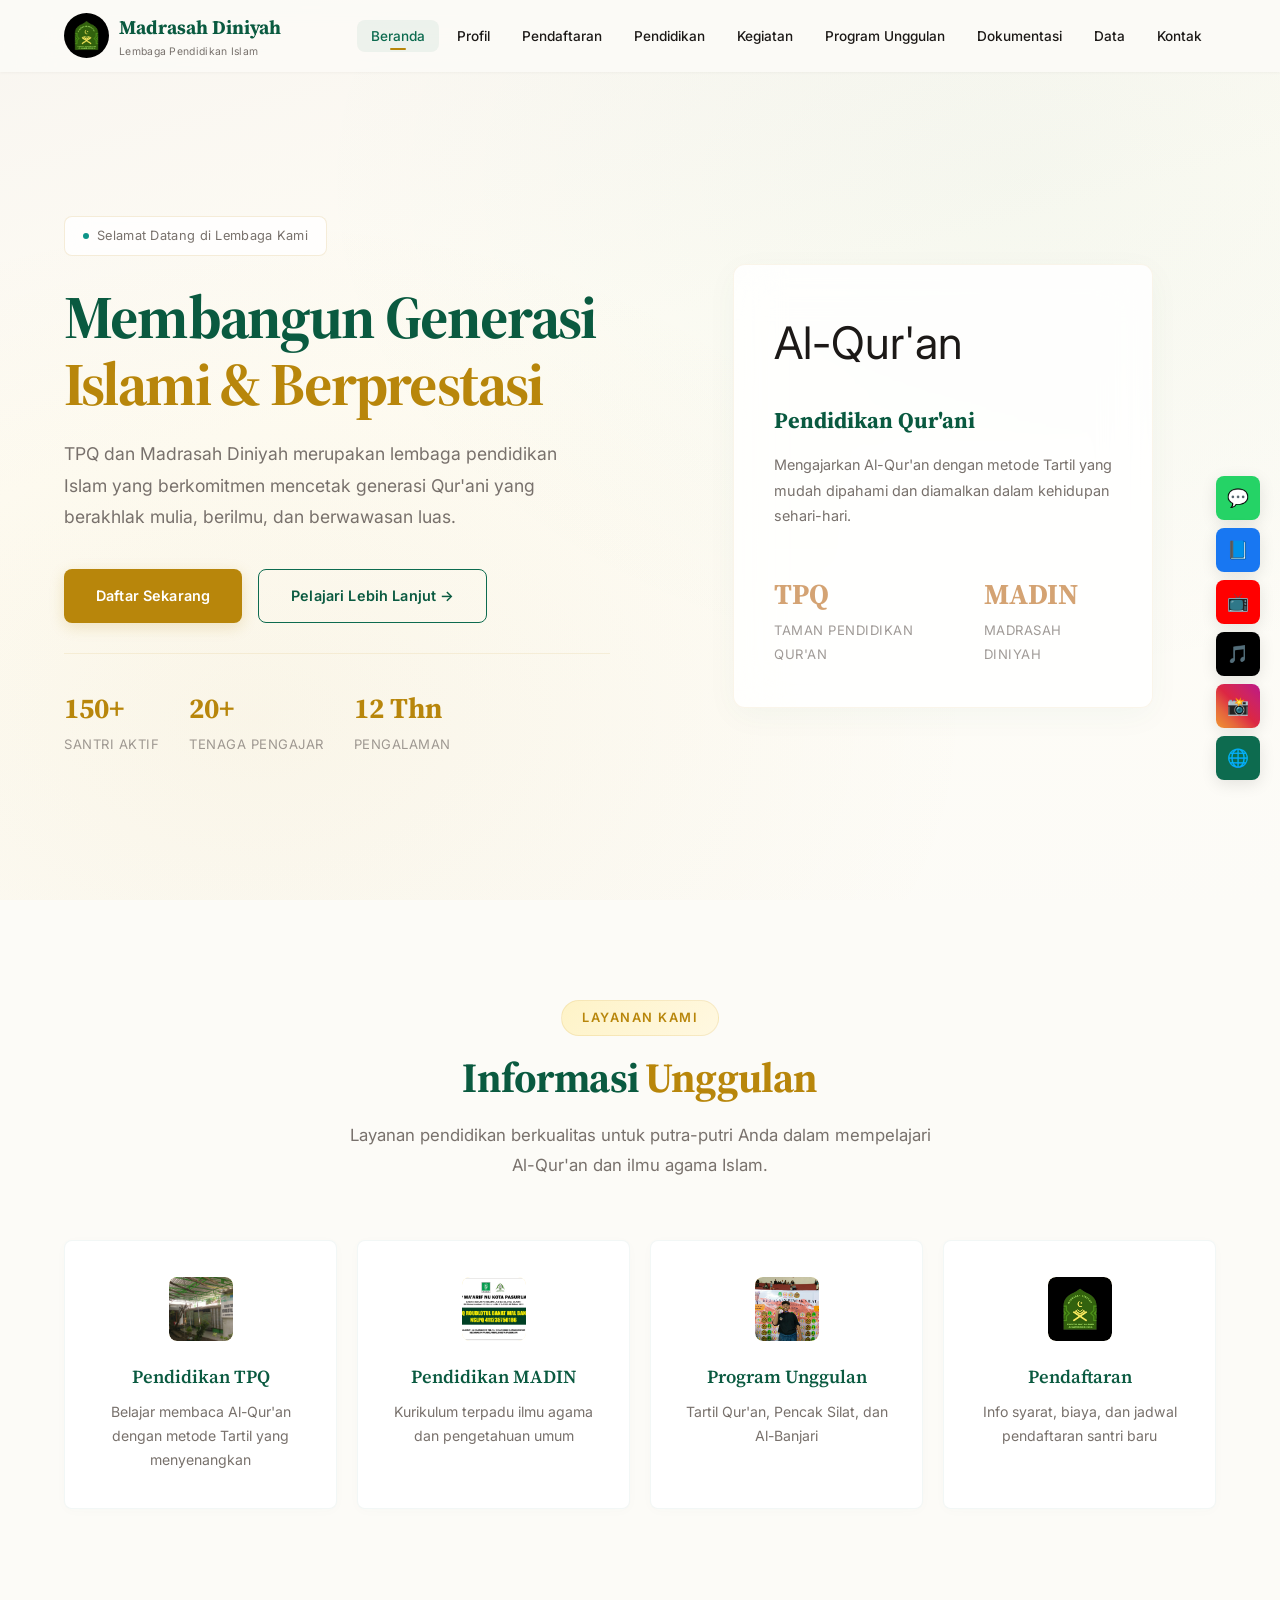
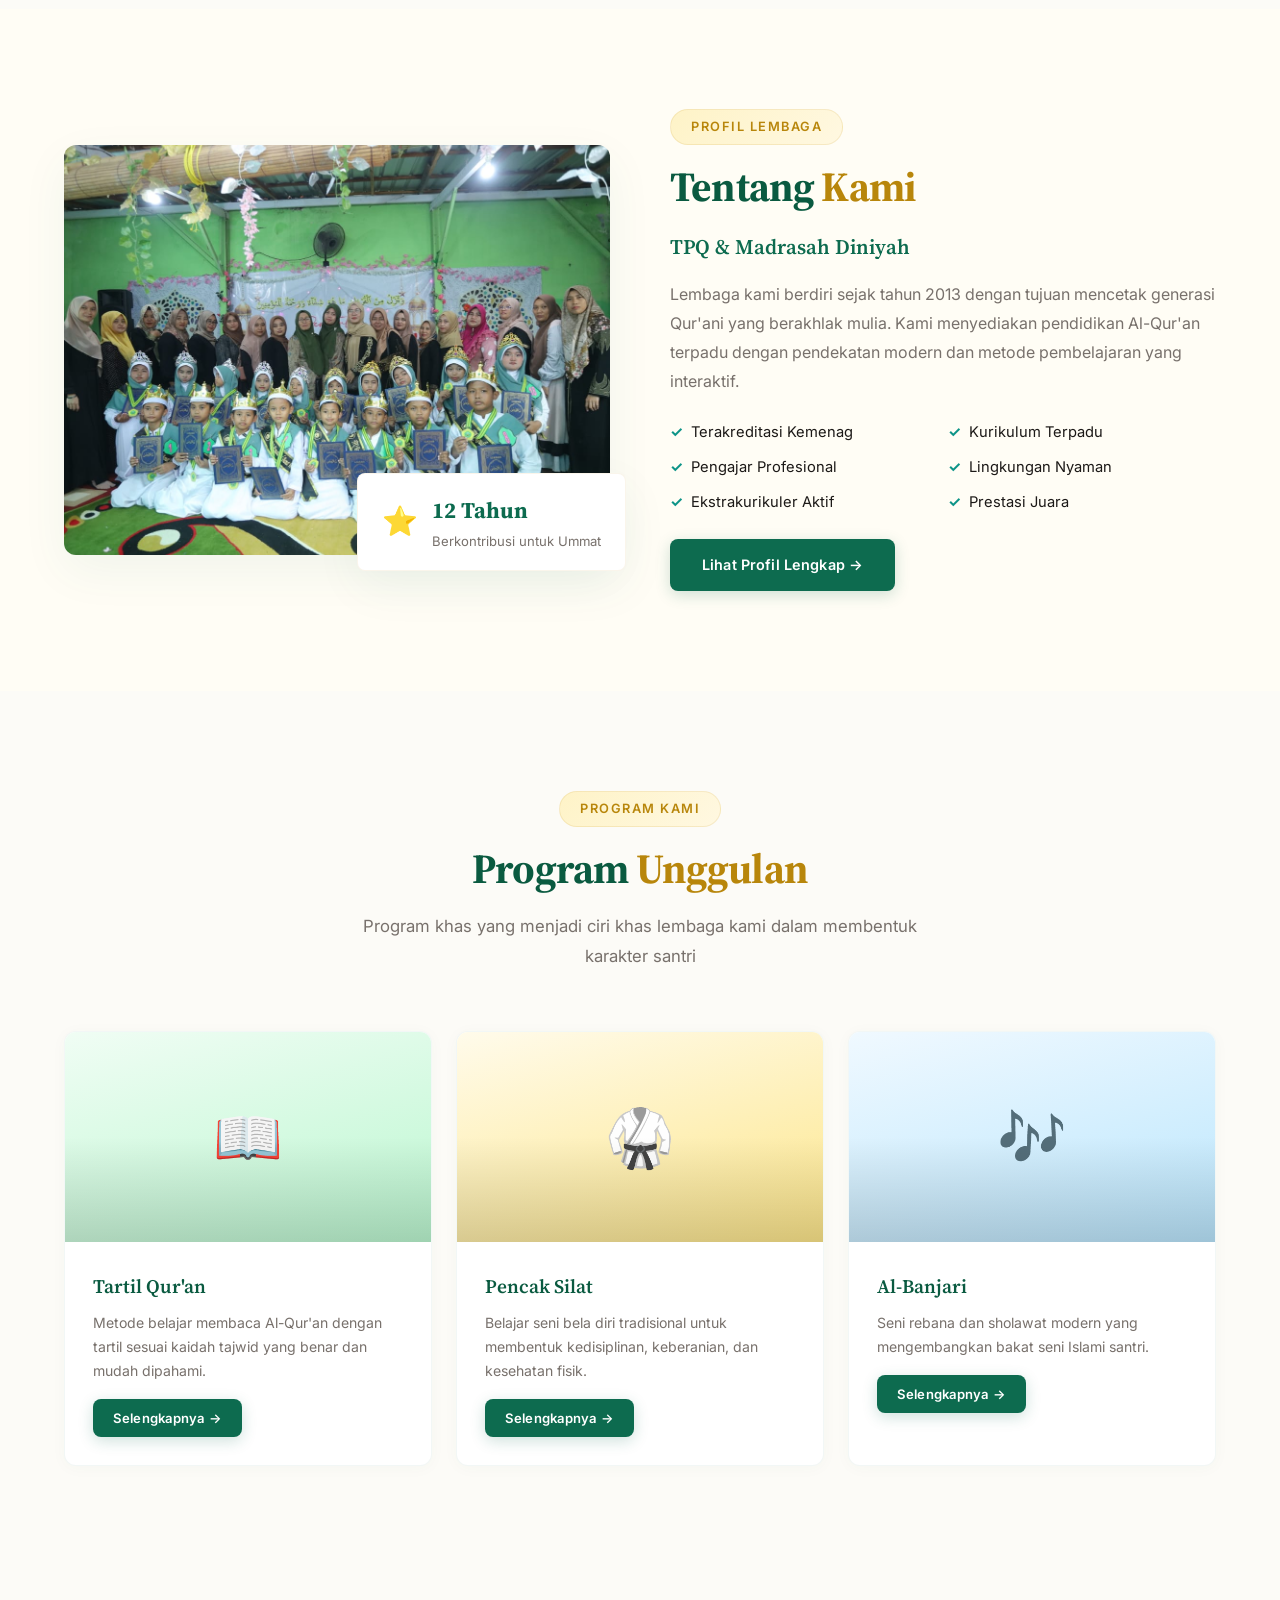
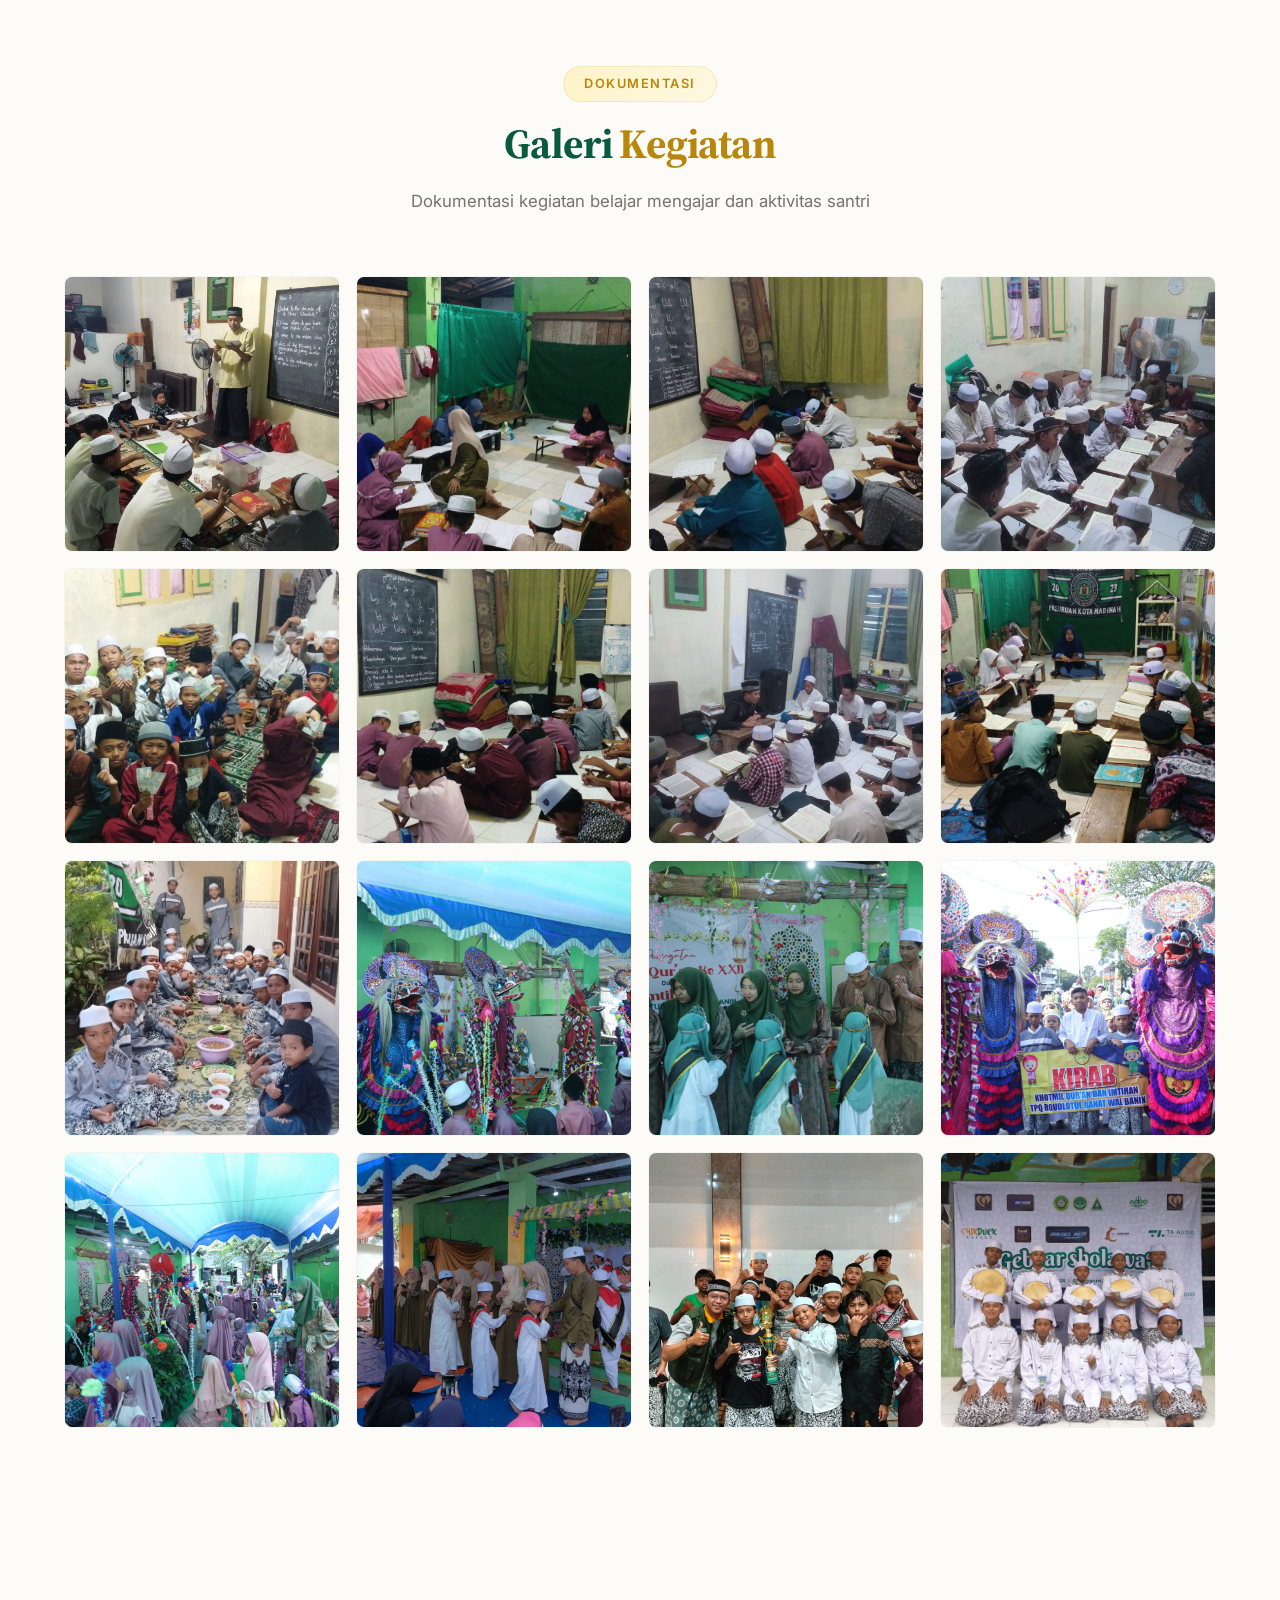
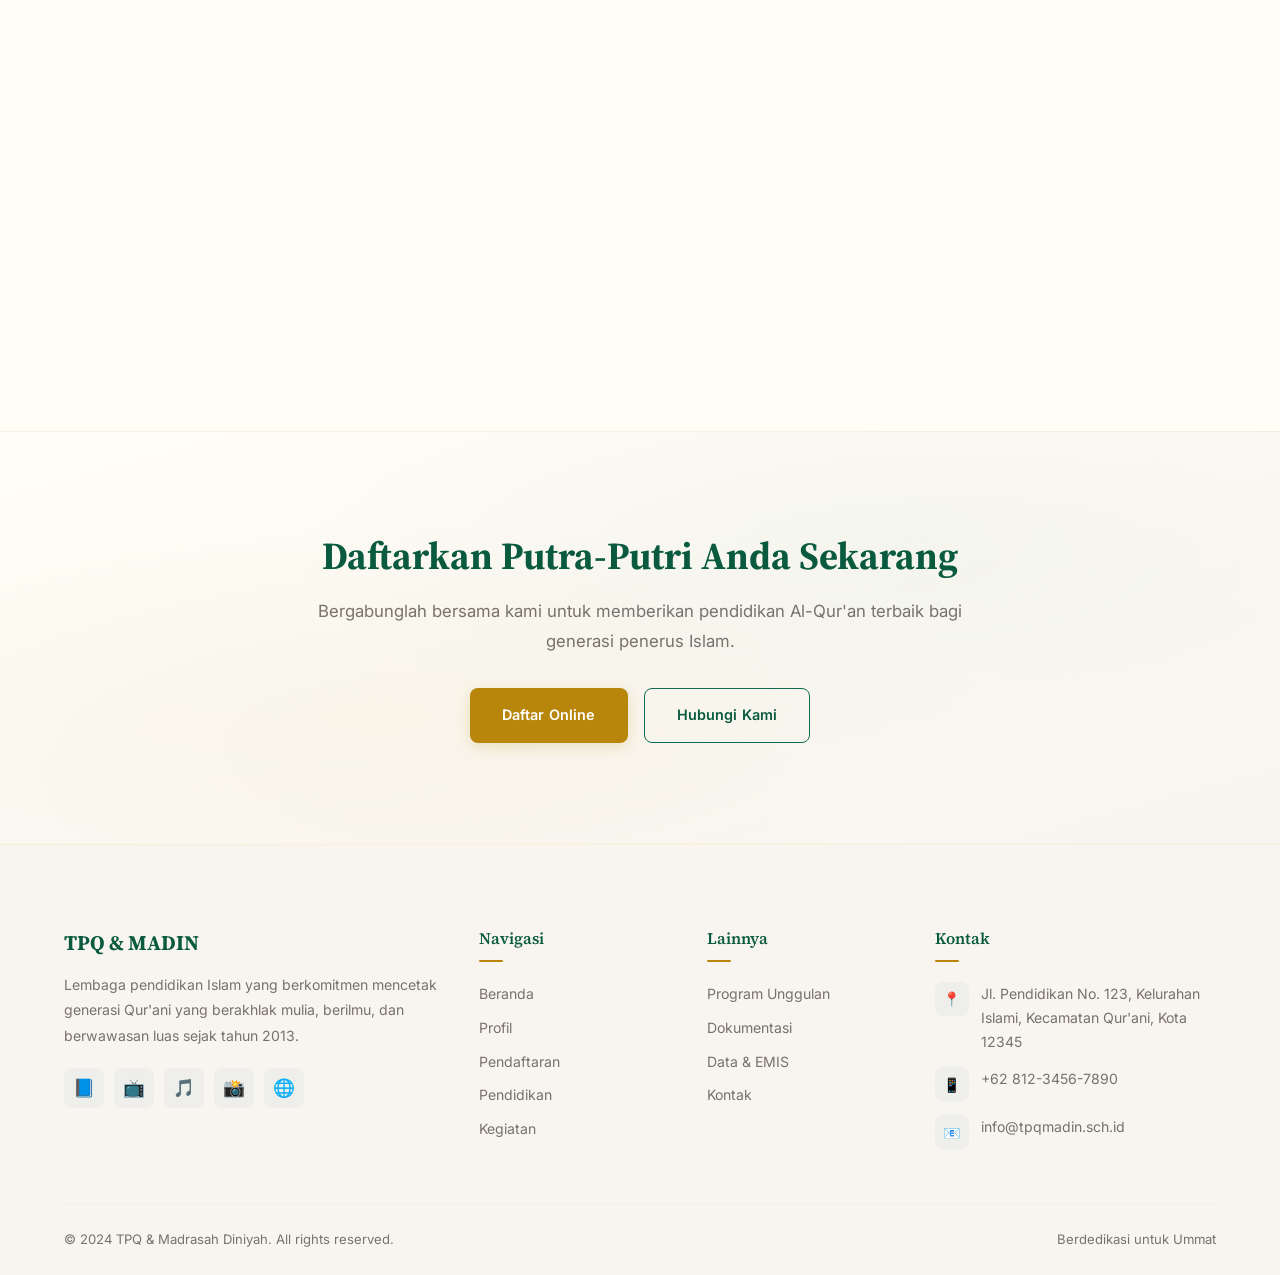
==== commit fd2ea985: "Update fix" ====
--- a/index.html
+++ b/index.html
@@ -4,7 +4,7 @@
   <meta charset="UTF-8">
   <meta name="viewport" content="width=device-width, initial-scale=1.0">
   <meta name="description" content="TPQ & Madrasah Diniyah - Lembaga Pendidikan Islam Terpadu">
-  <title>TPQ & MADIN - Lembaga Pendidikan Islam</title>
+  <title>Madrasah Diniyah</title>
   <link rel="preconnect" href="https://fonts.googleapis.com">
   <link rel="preconnect" href="https://fonts.gstatic.com" crossorigin>
   <link href="https://fonts.googleapis.com/css2?family=Amiri:wght@400;700&family=Poppins:wght@300;400;500;600;700;800&display=swap" rel="stylesheet">
@@ -231,87 +231,87 @@
       </div>
       <div class="gallery-grid">
         <div class="gallery-item fade-up">
-          <img src="images/kegiatan/Anak_Ngaji3.webp" alt="Kelas Mengaji TPQ" loading="lazy">
+          <img src="images/Anak_Ngaji3.webp" alt="Kelas Mengaji TPQ" loading="lazy">
           <span class="gallery-caption">Kelas Mengaji TPQ</span>
         </div>
         <div class="gallery-item fade-up">
-          <img src="images/kegiatan/Anak_Ngaji4.webp" alt="Santri Belajar Al-Qur'an" loading="lazy">
+          <img src="images/Anak_Ngaji4.webp" alt="Santri Belajar Al-Qur'an" loading="lazy">
           <span class="gallery-caption">Santri Belajar Al-Qur'an</span>
         </div>
         <div class="gallery-item fade-up">
-          <img src="images/kegiatan/Anak_Ngaji5.webp" alt="Belajar Mengaji" loading="lazy">
+          <img src="images/Anak_Ngaji5.webp" alt="Belajar Mengaji" loading="lazy">
           <span class="gallery-caption">Belajar Mengaji</span>
         </div>
         <div class="gallery-item fade-up">
-          <img src="images/kegiatan/Anak_Ngaji6.webp" alt="Santri Mengaji" loading="lazy">
+          <img src="images/Anak_Ngaji6.webp" alt="Santri Mengaji" loading="lazy">
           <span class="gallery-caption">Santri Mengaji</span>
         </div>
         <div class="gallery-item fade-up">
-          <img src="images/kegiatan/Anak_ngaji1.webp" alt="Kelas Iqra" loading="lazy">
+          <img src="images/Anak_ngaji1.webp" alt="Kelas Iqra" loading="lazy">
           <span class="gallery-caption">Kelas Iqra</span>
         </div>
         <div class="gallery-item fade-up">
-          <img src="images/kegiatan/Anak_Ngaji2.webp" alt="Belajar Iqra" loading="lazy">
+          <img src="images/Anak_Ngaji2.webp" alt="Belajar Iqra" loading="lazy">
           <span class="gallery-caption">Belajar Iqra</span>
         </div>
         <div class="gallery-item fade-up">
-          <img src="images/kegiatan/Anak_Ngaji7.webp" alt="Santri TPQ" loading="lazy">
+          <img src="images/Anak_Ngaji7.webp" alt="Santri TPQ" loading="lazy">
           <span class="gallery-caption">Santri TPQ</span>
         </div>
         <div class="gallery-item fade-up">
-          <img src="images/kegiatan/Anak_Ngaji8.webp" alt="Kelas TPQ" loading="lazy">
+          <img src="images/Anak_Ngaji8.webp" alt="Kelas TPQ" loading="lazy">
           <span class="gallery-caption">Kelas TPQ</span>
         </div>
         <div class="gallery-item fade-up">
-          <img src="images/kegiatan/Anak_makan.webp" alt="Santri Makan Bersama" loading="lazy">
+          <img src="images/Anak_makan.webp" alt="Santri Makan Bersama" loading="lazy">
           <span class="gallery-caption">Santri Makan Bersama</span>
         </div>
         <div class="gallery-item fade-up">
-          <img src="images/kegiatan/Acara_Rutinan.webp" alt="Kegiatan Rutin" loading="lazy">
+          <img src="images/Acara_Rutinan.webp" alt="Kegiatan Rutin" loading="lazy">
           <span class="gallery-caption">Kegiatan Rutin</span>
         </div>
         <div class="gallery-item fade-up">
-          <img src="images/kegiatan/Acara_Rutin2.webp" alt="Acara Rutin" loading="lazy">
+          <img src="images/Acara_Rutin2.webp" alt="Acara Rutin" loading="lazy">
           <span class="gallery-caption">Acara Rutin</span>
         </div>
         <div class="gallery-item fade-up">
-          <img src="images/kegiatan/Acara_Rutin4.webp" alt="Kegiatan Santri" loading="lazy">
+          <img src="images/Acara_Rutin4.webp" alt="Kegiatan Santri" loading="lazy">
           <span class="gallery-caption">Kegiatan Santri</span>
         </div>
         <div class="gallery-item fade-up">
-          <img src="images/kegiatan/Acara_Rutinan3.jpeg" alt="Acara Tahunan" loading="lazy">
+          <img src="images/Acara_Rutinan3.jpeg" alt="Acara Tahunan" loading="lazy">
           <span class="gallery-caption">Acara Tahunan</span>
         </div>
         <div class="gallery-item fade-up">
-          <img src="images/kegiatan/Acara_Rutinan5.webp" alt="Peringatan Hari Besar Islam" loading="lazy">
+          <img src="images/Acara_Rutinan5.webp" alt="Peringatan Hari Besar Islam" loading="lazy">
           <span class="gallery-caption">Peringatan Hari Besar Islam</span>
         </div>
         <div class="gallery-item fade-up">
-          <img src="images/kegiatan/Al-banjari1.webp" alt="Penampilan Al-Banjari" loading="lazy">
+          <img src="images/Al-banjari1.webp" alt="Penampilan Al-Banjari" loading="lazy">
           <span class="gallery-caption">Penampilan Al-Banjari</span>
         </div>
         <div class="gallery-item fade-up">
-          <img src="images/kegiatan/Al-banjari2.webp" alt="Al-Banjari Santri" loading="lazy">
+          <img src="images/Al-banjari2.webp" alt="Al-Banjari Santri" loading="lazy">
           <span class="gallery-caption">Al-Banjari Santri</span>
         </div>
         <div class="gallery-item fade-up">
-          <img src="images/kegiatan/Al-banjari3.webp" alt="Rebana Al-Banjari" loading="lazy">
+          <img src="images/Al-banjari3.webp" alt="Rebana Al-Banjari" loading="lazy">
           <span class="gallery-caption">Rebana Al-Banjari</span>
         </div>
         <div class="gallery-item fade-up">
-          <img src="images/kegiatan/Alumni1.webp" alt="Alumni TPQ" loading="lazy">
+          <img src="images/Alumni1.webp" alt="Alumni TPQ" loading="lazy">
           <span class="gallery-caption">Alumni TPQ</span>
         </div>
         <div class="gallery-item fade-up">
-          <img src="images/kegiatan/Alumni2.webp" alt="Alumni MADIN" loading="lazy">
+          <img src="images/Alumni2.webp" alt="Alumni MADIN" loading="lazy">
           <span class="gallery-caption">Alumni MADIN</span>
         </div>
         <div class="gallery-item fade-up">
-          <img src="images/kegiatan/Alumni3.webp" alt="Wisuda Santri" loading="lazy">
+          <img src="images/Alumni3.webp" alt="Wisuda Santri" loading="lazy">
           <span class="gallery-caption">Wisuda Santri</span>
         </div>
         <div class="gallery-item fade-up">
-          <img src="images/kegiatan/Alumni4.webp" alt="Prestasi Alumni" loading="lazy">
+          <img src="images/Alumni4.webp" alt="Prestasi Alumni" loading="lazy">
           <span class="gallery-caption">Prestasi Alumni</span>
         </div>
       </div>
